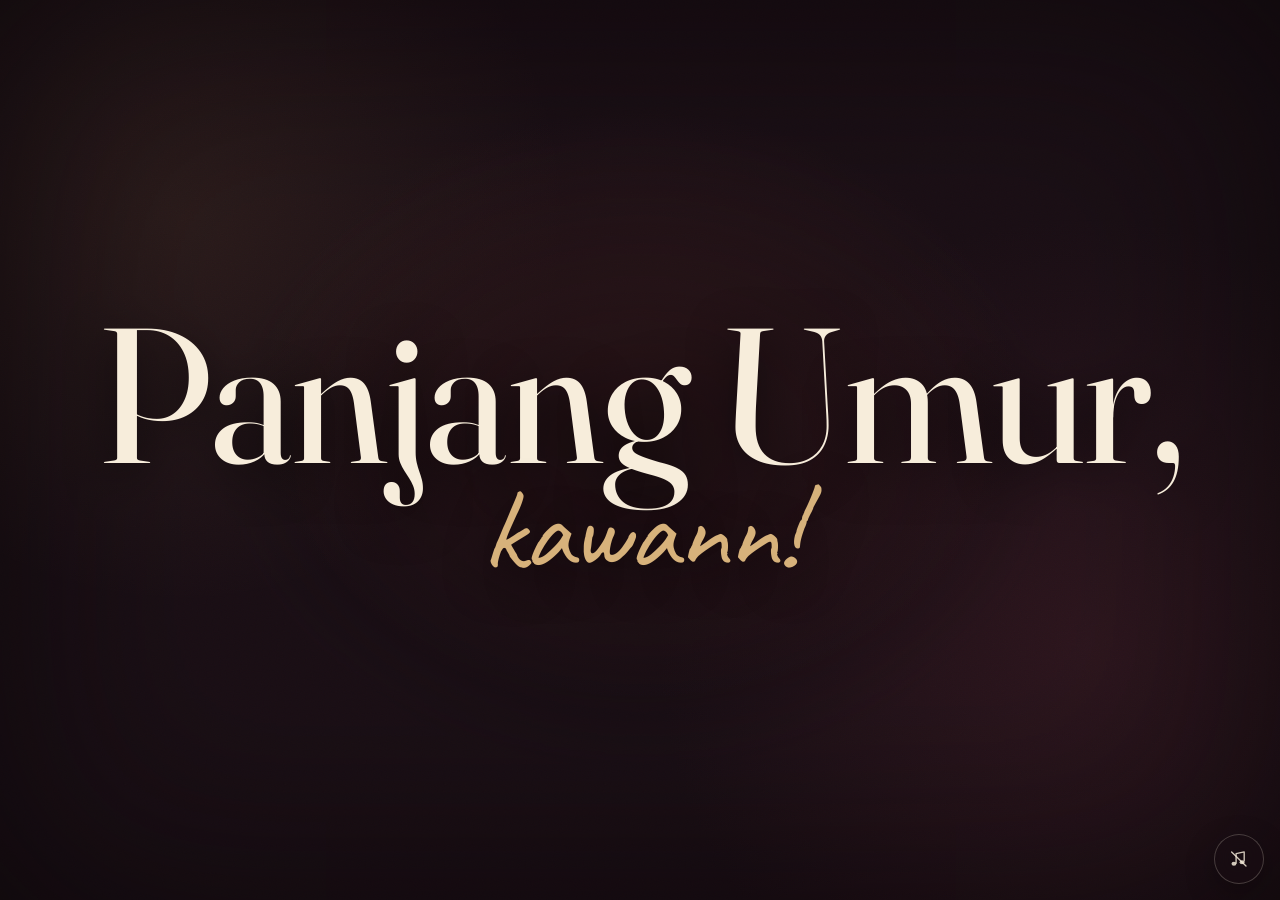
==== index.html @ 2bcf0eb7 "Update web kenangan: tambah index_mobile, update assets dan styling" ====
<!DOCTYPE html>
<html lang="id">
<head>
  <meta charset="UTF-8">
  <meta name="viewport" content="width=device-width, initial-scale=1.0, viewport-fit=cover">
  <meta name="theme-color" content="#1a0f15">
  <meta name="mobile-web-app-capable" content="yes">
  <meta name="description" content="Hujan foto kenangan yang naik dari bawah.">
  <title>Kenangan</title>

  <link rel="icon" href="assets/favicon.svg" type="image/svg+xml">
  <link rel="preconnect" href="https://fonts.googleapis.com">
  <link rel="preconnect" href="https://fonts.gstatic.com" crossorigin>
  <link rel="stylesheet" href="https://fonts.googleapis.com/css2?family=Fraunces:opsz,wght@9..144,400;9..144,700&family=Caveat:wght@400;700&display=swap">
  <link rel="stylesheet" href="styles.css">
</head>
<body>
  <header class="greeting" aria-label="Panjang Umur, kawann!">
    <h1 class="greeting__title">
      <span class="greeting__hbd">Panjang Umur,</span>
      <span class="greeting__name">kawann!</span>
    </h1>
  </header>

  <main class="rain" id="rain" aria-label="Hujan foto kenangan"></main>

  <audio id="song" loop preload="auto" playsinline>
    <source src="assets/diri-tulus.mp3" type="audio/mpeg">
    <source src="assets/lagu.wav" type="audio/wav">
  </audio>

  <button class="music" id="musicToggle" type="button" aria-label="Putar musik" aria-pressed="false" hidden>
    <svg class="music__icon music__icon--on" viewBox="0 0 24 24" fill="none" aria-hidden="true">
      <path d="M9 17.5V6.2l9-1.8v10.7" stroke="currentColor" stroke-width="1.5" stroke-linejoin="round"/>
      <ellipse cx="6.6" cy="17.6" rx="2.7" ry="2.25" fill="currentColor"/>
      <ellipse cx="15.6" cy="15.8" rx="2.7" ry="2.25" fill="currentColor"/>
    </svg>
    <svg class="music__icon music__icon--off" viewBox="0 0 24 24" fill="none" aria-hidden="true">
      <path d="M9 17.5V6.2l9-1.8v10.7" stroke="currentColor" stroke-width="1.5" stroke-linejoin="round"/>
      <ellipse cx="6.6" cy="17.6" rx="2.7" ry="2.25" fill="currentColor"/>
      <ellipse cx="15.6" cy="15.8" rx="2.7" ry="2.25" fill="currentColor"/>
      <path d="M4 4.5 20 20" stroke="currentColor" stroke-width="1.5" stroke-linecap="round"/>
    </svg>
  </button>

  <div class="viewer" id="photoViewer" role="dialog" aria-modal="true" aria-label="Foto kenangan" aria-hidden="true" inert>
    <div class="viewer__backdrop" id="viewerBackdrop"></div>
    <figure class="viewer__frame">
      <img id="viewerImage" src="" alt="">
    </figure>
    <button class="viewer__close" id="viewerClose" type="button" aria-label="Tutup foto">
      <svg viewBox="0 0 24 24" fill="none" aria-hidden="true">
        <path d="M6 6l12 12M18 6 6 18" stroke="currentColor" stroke-width="1.5" stroke-linecap="round"/>
      </svg>
    </button>
  </div>

  <script src="script.js" defer></script>
</body>
</html>
---- styles.css ----
:root {
  --bg: #1a0f15;
  --paper: #f7eddb;
  --gold: #d7b27b;
  --line: rgba(247, 237, 219, 0.22);
}

*,
*::before,
*::after {
  box-sizing: border-box;
}

html,
body {
  height: 100%;
  margin: 0;
  background: var(--bg);
}

body {
  min-width: 280px;
  overflow: hidden;
  overscroll-behavior: none;
  -webkit-tap-highlight-color: transparent;
  background:
    radial-gradient(ellipse at 50% 45%, rgba(144, 69, 58, 0.28), transparent 42%),
    radial-gradient(circle at 14% 24%, rgba(191, 138, 80, 0.1), transparent 30%),
    radial-gradient(circle at 85% 72%, rgba(93, 39, 51, 0.28), transparent 34%),
    var(--bg);
}

body::before {
  content: "";
  position: fixed;
  inset: 0;
  z-index: 30;
  pointer-events: none;
  opacity: 0.13;
  mix-blend-mode: soft-light;
  background-image: url("data:image/svg+xml,%3Csvg xmlns='http://www.w3.org/2000/svg' width='160' height='160'%3E%3Cfilter id='n'%3E%3CfeTurbulence type='fractalNoise' baseFrequency='.86' numOctaves='3' stitchTiles='stitch'/%3E%3C/filter%3E%3Crect width='100%25' height='100%25' filter='url(%23n)' opacity='.7'/%3E%3C/svg%3E");
}

body::after {
  content: "";
  position: fixed;
  inset: 0;
  z-index: 31;
  pointer-events: none;
  box-shadow: inset 0 0 18vw rgba(8, 4, 6, 0.65);
}

/* ---------------------------------------------------------
   Judul
   --------------------------------------------------------- */

.greeting {
  position: fixed;
  inset: 0;
  z-index: 35;
  display: grid;
  padding: clamp(1.2rem, 3vw, 2.4rem);
  place-items: center;
  text-align: center;
  pointer-events: none;
}

.greeting::before {
  content: "";
  position: absolute;
  width: min(78vw, 850px);
  aspect-ratio: 1.35;
  border-radius: 50%;
  background: radial-gradient(ellipse, rgba(16, 8, 13, 0.66) 0%, rgba(16, 8, 13, 0.26) 48%, transparent 72%);
  filter: blur(5px);
}

.greeting__title {
  position: relative;
  margin: 0;
  color: var(--paper);
  font-family: "Fraunces", "Bodoni MT", Didot, "Times New Roman", serif;
  font-weight: 400;
  line-height: 0.78;
  letter-spacing: -0.055em;
  text-shadow:
    0 2px 0 rgba(26, 15, 21, 0.2),
    0 10px 46px rgba(0, 0, 0, 0.58);
}

.greeting__hbd {
  display: block;
  font-size: clamp(5rem, 15vw, 13rem);
}

.greeting__name {
  display: block;
  margin-top: clamp(0.25rem, 1.2vh, 0.7rem);
  color: var(--gold);
  font-family: "Caveat", cursive;
  font-size: clamp(3.2rem, 9vw, 7.8rem);
  font-style: normal;
  letter-spacing: -0.015em;
  line-height: 0.88;
}

/* ---------------------------------------------------------
   Hujan foto dari bawah
   --------------------------------------------------------- */

.rain {
  position: fixed;
  inset: 0;
  z-index: 2;
  overflow: hidden;
  pointer-events: none;
  -webkit-mask-image: linear-gradient(to bottom, transparent 0, #000 9%, #000 89%, transparent 100%);
  mask-image: linear-gradient(to bottom, transparent 0, #000 9%, #000 89%, transparent 100%);
}

.rise-photo {
  position: absolute;
  top: 100%;
  left: var(--x);
  width: var(--size);
  opacity: 0;
  backface-visibility: hidden;
  will-change: transform, opacity;
  pointer-events: none;
  animation: photo-rise var(--duration) linear var(--delay) infinite;
}

.rise-photo__sway {
  will-change: transform;
  animation: photo-sway var(--sway-duration) ease-in-out var(--sway-delay) infinite alternate;
}

.rise-photo__button {
  display: block;
  width: 100%;
  padding: 0;
  background: none;
  border: 0;
  cursor: zoom-in;
  pointer-events: auto;
  touch-action: manipulation;
}

.rise-photo__button:focus-visible {
  outline: none;
}

.rise-photo__button:focus-visible .rise-photo__frame {
  outline: 2px solid var(--gold);
  outline-offset: 5px;
}

.rise-photo:active {
  z-index: 200 !important;
  animation-play-state: paused;
}

.rise-photo:active .rise-photo__sway {
  animation-play-state: paused;
}

@media (hover: hover) and (pointer: fine) {
  .rise-photo:hover {
    z-index: 200 !important;
    animation-play-state: paused;
  }

  .rise-photo:hover .rise-photo__sway {
    animation-play-state: paused;
  }
}

body.viewer-open .rise-photo,
body.viewer-open .rise-photo__sway {
  animation-play-state: paused;
}

.rise-photo__frame {
  position: relative;
  display: block;
  padding: clamp(5px, 0.55vw, 8px) clamp(5px, 0.55vw, 8px) clamp(13px, 1.6vw, 22px);
  background:
    linear-gradient(180deg, rgba(255, 253, 248, 0.98), rgba(245, 233, 215, 0.99)),
    var(--paper);
  border: 1px solid rgba(116, 79, 46, 0.16);
  box-shadow:
    0 28px 54px -24px rgba(0, 0, 0, 0.75),
    0 3px 10px -5px rgba(0, 0, 0, 0.4);
}

.rise-photo__frame::after {
  content: "";
  position: absolute;
  inset: 0;
  border: 1px solid rgba(116, 79, 46, 0.12);
  pointer-events: none;
}

.rise-photo__frame img {
  display: block;
  width: 100%;
  height: auto;
  aspect-ratio: 4 / 5;
  object-fit: cover;
  filter: saturate(0.92) brightness(0.95) contrast(1.02);
  -webkit-user-drag: none;
  user-select: none;
  pointer-events: none;
}

@keyframes photo-rise {
  0% {
    opacity: 0;
    transform: translate3d(0, 10vh, 0) rotate(var(--rotation));
  }
  7% {
    opacity: var(--photo-opacity, 0.9);
  }
  90% {
    opacity: var(--photo-opacity, 0.9);
  }
  100% {
    opacity: 0;
    transform: translate3d(0, calc(-102vh - 100%), 0) rotate(calc(var(--rotation) + 12deg));
  }
}

@keyframes photo-sway {
  from {
    transform: translateX(var(--sway-a));
  }
  to {
    transform: translateX(var(--sway-b));
  }
}

/* Versi statis saat pengguna memilih reduced motion. */
.rain.is-static {
  display: grid;
  grid-template-columns: repeat(6, minmax(0, 1fr));
  align-content: center;
  gap: clamp(0.55rem, 1.2vw, 0.9rem);
  padding: clamp(0.8rem, 2.4vw, 1.4rem);
  overflow-y: auto;
  overscroll-behavior: contain;
  pointer-events: auto;
  -webkit-mask-image: none;
  mask-image: none;
}

.rain.is-static .rise-photo {
  position: relative;
  top: auto;
  left: auto;
  width: 100%;
  opacity: 1;
  transform: none;
  animation: none;
}

.rain.is-static .rise-photo__sway {
  transform: none;
  animation: none;
}

/* ---------------------------------------------------------
   Ikon musik — tanpa teks
   --------------------------------------------------------- */

audio {
  display: none;
}

.music {
  position: fixed;
  right: max(1rem, env(safe-area-inset-right));
  bottom: max(1rem, env(safe-area-inset-bottom));
  z-index: 40;
  display: grid;
  width: 3.15rem;
  height: 3.15rem;
  padding: 0;
  place-items: center;
  color: rgba(247, 237, 219, 0.84);
  background: rgba(24, 13, 18, 0.5);
  border: 1px solid var(--line);
  border-radius: 50%;
  box-shadow: 0 10px 30px rgba(0, 0, 0, 0.25);
  -webkit-backdrop-filter: blur(10px);
  backdrop-filter: blur(10px);
  touch-action: manipulation;
  cursor: pointer;
}

.music[hidden] {
  display: none;
}

.music:hover {
  color: #fffaf0;
  background: rgba(24, 13, 18, 0.72);
}

.music:focus-visible {
  outline: 2px solid var(--gold);
  outline-offset: 4px;
}

.music__icon {
  display: none;
  width: 1.35rem;
  height: 1.35rem;
}

.music.is-playing .music__icon--on {
  display: block;
}

.music:not(.is-playing) .music__icon--off {
  display: block;
}

/* ---------------------------------------------------------
   Penampil foto
   --------------------------------------------------------- */

.viewer {
  position: fixed;
  inset: 0;
  z-index: 60;
  display: grid;
  place-items: center;
  visibility: hidden;
  opacity: 0;
  pointer-events: none;
  transition:
    opacity 0.25s ease,
    visibility 0s linear 0.25s;
}

.viewer.is-open {
  visibility: visible;
  opacity: 1;
  pointer-events: auto;
  transition:
    opacity 0.25s ease,
    visibility 0s linear 0s;
}

.viewer__backdrop {
  position: absolute;
  inset: 0;
  background: rgba(9, 4, 7, 0.87);
  -webkit-backdrop-filter: blur(12px);
  backdrop-filter: blur(12px);
}

.viewer__frame {
  position: relative;
  z-index: 1;
  display: grid;
  width: min(92vw, 64vh);
  width: min(92vw, 64svh);
  margin: 0;
  padding: clamp(6px, 0.7vw, 10px);
  place-items: center;
  background:
    linear-gradient(180deg, rgba(255, 253, 248, 0.99), rgba(245, 233, 215, 1)),
    var(--paper);
  border: 1px solid rgba(116, 79, 46, 0.2);
  box-shadow: 0 48px 120px rgba(0, 0, 0, 0.62);
}

.viewer__frame img {
  display: block;
  width: 100%;
  height: auto;
  aspect-ratio: 4 / 5;
  object-fit: cover;
  -webkit-user-drag: none;
  user-select: none;
}

.viewer__close {
  position: fixed;
  top: max(1rem, env(safe-area-inset-top));
  right: max(1rem, env(safe-area-inset-right));
  z-index: 2;
  display: grid;
  width: 3rem;
  height: 3rem;
  padding: 0;
  place-items: center;
  color: rgba(247, 237, 219, 0.88);
  background: rgba(24, 13, 18, 0.58);
  border: 1px solid var(--line);
  border-radius: 50%;
  cursor: pointer;
  touch-action: manipulation;
}

.viewer__close:hover {
  color: #fffaf0;
  background: rgba(24, 13, 18, 0.8);
}

.viewer__close:focus-visible {
  outline: 2px solid var(--gold);
  outline-offset: 4px;
}

.viewer__close svg {
  width: 1.2rem;
  height: 1.2rem;
}

/* ---------------------------------------------------------
   Layar kecil
   --------------------------------------------------------- */

@media (max-width: 700px) {
  .greeting::before {
    width: 94vw;
    aspect-ratio: 0.95;
    background: radial-gradient(ellipse, rgba(16, 8, 13, 0.78) 0%, rgba(16, 8, 13, 0.34) 52%, transparent 74%);
  }

  .greeting__hbd {
    font-size: clamp(4.8rem, 20vw, 7.2rem);
  }

  .greeting__name {
    font-size: clamp(3rem, 13.5vw, 5rem);
  }

  .music {
    width: 3rem;
    height: 3rem;
  }

  .rain.is-static {
    grid-template-columns: repeat(2, minmax(0, 1fr));
    align-content: start;
    gap: 0.8rem;
    padding: 0.8rem 0.2rem calc(4.8rem + env(safe-area-inset-bottom));
  }

  .rain.is-static .rise-photo__frame {
    padding: 5px 5px 13px;
  }
}

@media (prefers-reduced-motion: reduce) {
  .rise-photo,
  .rise-photo__sway {
    animation: none;
  }
}
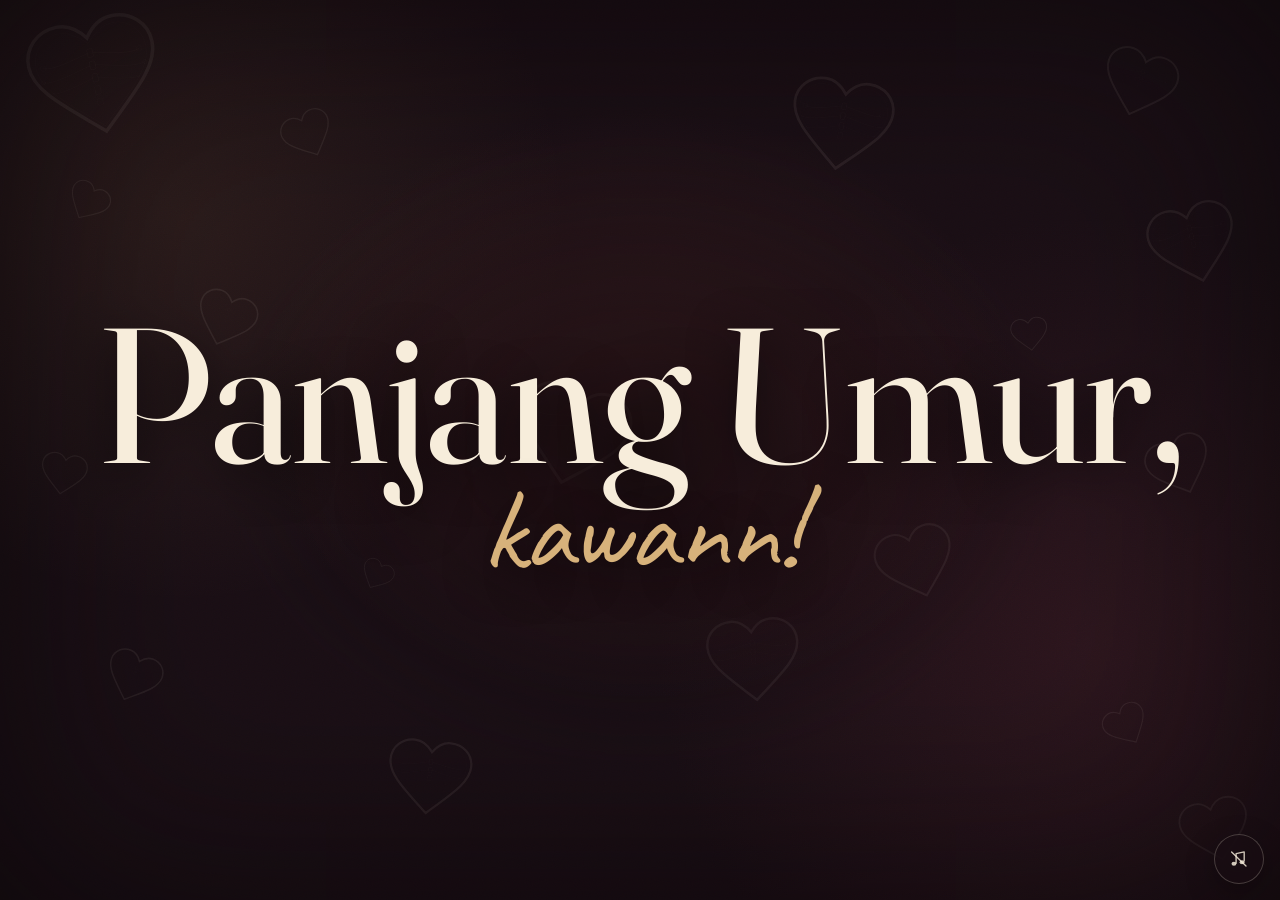
==== commit feb20783: "Tambah efek background bone hearts, aset foto baru, dan update script" ====
--- a/index.html
+++ b/index.html
@@ -21,6 +21,28 @@
       <span class="greeting__name">kawann!</span>
     </h1>
   </header>
+
+  <!-- Bone Hearts Background -->
+  <div class="bone-hearts" aria-hidden="true">
+    <div class="bone-heart bh1"><svg viewBox="0 0 100 100" fill="none"><path d="M50 88 C25 65,5 50,5 32 C5 18,16 8,30 8 C38 8,45 13,50 20 C55 13,62 8,70 8 C84 8,95 18,95 32 C95 50,75 65,50 88Z" stroke="currentColor" stroke-width="2.5" fill="none"/><path d="M50 84 C27 63,10 50,10 34 C10 22,19 13,30 13 C37 13,43 17,50 24 C57 17,63 13,70 13 C81 13,90 22,90 34 C90 50,73 63,50 84Z" stroke="currentColor" stroke-width=".5" opacity=".3"/><rect x="48" y="28" width="4" height="6" rx="1" stroke="currentColor" stroke-width=".6" fill="none" opacity=".4"/><rect x="48" y="37" width="4" height="6" rx="1" stroke="currentColor" stroke-width=".6" fill="none" opacity=".4"/><rect x="48" y="46" width="4" height="6" rx="1" stroke="currentColor" stroke-width=".6" fill="none" opacity=".35"/><rect x="48" y="55" width="4" height="6" rx="1" stroke="currentColor" stroke-width=".6" fill="none" opacity=".3"/><rect x="48" y="64" width="4" height="5" rx="1" stroke="currentColor" stroke-width=".6" fill="none" opacity=".25"/><path d="M48 31 C38 33,22 38,15 35" stroke="currentColor" stroke-width=".6" fill="none" opacity=".35"/><path d="M52 31 C62 33,78 38,85 35" stroke="currentColor" stroke-width=".6" fill="none" opacity=".35"/><path d="M48 40 C38 42,20 48,13 45" stroke="currentColor" stroke-width=".6" fill="none" opacity=".3"/><path d="M52 40 C62 42,80 48,87 45" stroke="currentColor" stroke-width=".6" fill="none" opacity=".3"/><path d="M48 49 C38 52,22 56,18 54" stroke="currentColor" stroke-width=".6" fill="none" opacity=".25"/><path d="M52 49 C62 52,78 56,82 54" stroke="currentColor" stroke-width=".6" fill="none" opacity=".25"/><circle cx="15" cy="35" r="2" stroke="currentColor" stroke-width=".5" fill="none" opacity=".3"/><circle cx="85" cy="35" r="2" stroke="currentColor" stroke-width=".5" fill="none" opacity=".3"/><circle cx="13" cy="45" r="1.5" stroke="currentColor" stroke-width=".5" fill="none" opacity=".25"/><circle cx="87" cy="45" r="1.5" stroke="currentColor" stroke-width=".5" fill="none" opacity=".25"/></svg></div>
+    <div class="bone-heart bh2"><svg viewBox="0 0 100 100" fill="none"><path d="M50 88 C25 65,5 50,5 32 C5 18,16 8,30 8 C38 8,45 13,50 20 C55 13,62 8,70 8 C84 8,95 18,95 32 C95 50,75 65,50 88Z" stroke="currentColor" stroke-width="2.5" fill="none"/><path d="M50 84 C27 63,10 50,10 34 C10 22,19 13,30 13 C37 13,43 17,50 24 C57 17,63 13,70 13 C81 13,90 22,90 34 C90 50,73 63,50 84Z" stroke="currentColor" stroke-width=".5" opacity=".3"/><rect x="48" y="30" width="4" height="5" rx="1" stroke="currentColor" stroke-width=".6" fill="none" opacity=".4"/><rect x="48" y="38" width="4" height="5" rx="1" stroke="currentColor" stroke-width=".6" fill="none" opacity=".35"/><rect x="48" y="46" width="4" height="5" rx="1" stroke="currentColor" stroke-width=".6" fill="none" opacity=".3"/><path d="M48 33 C40 35,25 38,18 36" stroke="currentColor" stroke-width=".6" fill="none" opacity=".3"/><path d="M52 33 C60 35,75 38,82 36" stroke="currentColor" stroke-width=".6" fill="none" opacity=".3"/><path d="M48 41 C40 43,22 47,16 45" stroke="currentColor" stroke-width=".6" fill="none" opacity=".25"/><path d="M52 41 C60 43,78 47,84 45" stroke="currentColor" stroke-width=".6" fill="none" opacity=".25"/><circle cx="18" cy="36" r="1.5" stroke="currentColor" stroke-width=".5" fill="none" opacity=".25"/><circle cx="82" cy="36" r="1.5" stroke="currentColor" stroke-width=".5" fill="none" opacity=".25"/></svg></div>
+    <div class="bone-heart bh3"><svg viewBox="0 0 100 100" fill="none"><path d="M50 88 C25 65,5 50,5 32 C5 18,16 8,30 8 C38 8,45 13,50 20 C55 13,62 8,70 8 C84 8,95 18,95 32 C95 50,75 65,50 88Z" stroke="currentColor" stroke-width="2.5" fill="none"/><path d="M50 84 C27 63,10 50,10 34 C10 22,19 13,30 13 C37 13,43 17,50 24 C57 17,63 13,70 13 C81 13,90 22,90 34 C90 50,73 63,50 84Z" stroke="currentColor" stroke-width=".5" opacity=".3"/><rect x="48" y="35" width="4" height="6" rx="1" stroke="currentColor" stroke-width=".6" fill="none" opacity=".4"/><rect x="48" y="44" width="4" height="6" rx="1" stroke="currentColor" stroke-width=".6" fill="none" opacity=".35"/><path d="M48 38 C40 40,28 43,22 41" stroke="currentColor" stroke-width=".6" fill="none" opacity=".3"/><path d="M52 38 C60 40,72 43,78 41" stroke="currentColor" stroke-width=".6" fill="none" opacity=".3"/></svg></div>
+    <div class="bone-heart bh4"><svg viewBox="0 0 100 100" fill="none"><path d="M50 88 C25 65,5 50,5 32 C5 18,16 8,30 8 C38 8,45 13,50 20 C55 13,62 8,70 8 C84 8,95 18,95 32 C95 50,75 65,50 88Z" stroke="currentColor" stroke-width="2.5" fill="none"/><path d="M50 84 C27 63,10 50,10 34 C10 22,19 13,30 13 C37 13,43 17,50 24 C57 17,63 13,70 13 C81 13,90 22,90 34 C90 50,73 63,50 84Z" stroke="currentColor" stroke-width=".5" opacity=".3"/><rect x="48" y="28" width="4" height="6" rx="1" stroke="currentColor" stroke-width=".6" fill="none" opacity=".4"/><rect x="48" y="37" width="4" height="6" rx="1" stroke="currentColor" stroke-width=".6" fill="none" opacity=".4"/><rect x="48" y="46" width="4" height="6" rx="1" stroke="currentColor" stroke-width=".6" fill="none" opacity=".35"/><rect x="48" y="55" width="4" height="6" rx="1" stroke="currentColor" stroke-width=".6" fill="none" opacity=".3"/><path d="M48 31 C38 33,22 38,15 35" stroke="currentColor" stroke-width=".6" fill="none" opacity=".35"/><path d="M52 31 C62 33,78 38,85 35" stroke="currentColor" stroke-width=".6" fill="none" opacity=".35"/><path d="M48 40 C38 42,20 48,13 45" stroke="currentColor" stroke-width=".6" fill="none" opacity=".3"/><path d="M52 40 C62 42,80 48,87 45" stroke="currentColor" stroke-width=".6" fill="none" opacity=".3"/><path d="M48 49 C38 52,22 56,18 54" stroke="currentColor" stroke-width=".6" fill="none" opacity=".25"/><path d="M52 49 C62 52,78 56,82 54" stroke="currentColor" stroke-width=".6" fill="none" opacity=".25"/><circle cx="15" cy="35" r="2" stroke="currentColor" stroke-width=".5" fill="none" opacity=".3"/><circle cx="85" cy="35" r="2" stroke="currentColor" stroke-width=".5" fill="none" opacity=".3"/></svg></div>
+    <div class="bone-heart bh5"><svg viewBox="0 0 100 100" fill="none"><path d="M50 88 C25 65,5 50,5 32 C5 18,16 8,30 8 C38 8,45 13,50 20 C55 13,62 8,70 8 C84 8,95 18,95 32 C95 50,75 65,50 88Z" stroke="currentColor" stroke-width="2.5" fill="none"/><rect x="48" y="32" width="4" height="6" rx="1" stroke="currentColor" stroke-width=".6" fill="none" opacity=".4"/><rect x="48" y="42" width="4" height="6" rx="1" stroke="currentColor" stroke-width=".6" fill="none" opacity=".35"/></svg></div>
+    <div class="bone-heart bh6"><svg viewBox="0 0 100 100" fill="none"><path d="M50 88 C25 65,5 50,5 32 C5 18,16 8,30 8 C38 8,45 13,50 20 C55 13,62 8,70 8 C84 8,95 18,95 32 C95 50,75 65,50 88Z" stroke="currentColor" stroke-width="2.5" fill="none"/><path d="M50 84 C27 63,10 50,10 34 C10 22,19 13,30 13 C37 13,43 17,50 24 C57 17,63 13,70 13 C81 13,90 22,90 34 C90 50,73 63,50 84Z" stroke="currentColor" stroke-width=".5" opacity=".3"/><rect x="48" y="28" width="4" height="6" rx="1" stroke="currentColor" stroke-width=".6" fill="none" opacity=".4"/><rect x="48" y="37" width="4" height="6" rx="1" stroke="currentColor" stroke-width=".6" fill="none" opacity=".4"/><rect x="48" y="46" width="4" height="6" rx="1" stroke="currentColor" stroke-width=".6" fill="none" opacity=".35"/><path d="M48 31 C38 33,22 38,15 35" stroke="currentColor" stroke-width=".6" fill="none" opacity=".35"/><path d="M52 31 C62 33,78 38,85 35" stroke="currentColor" stroke-width=".6" fill="none" opacity=".35"/><path d="M48 40 C38 42,20 48,13 45" stroke="currentColor" stroke-width=".6" fill="none" opacity=".3"/><path d="M52 40 C62 42,80 48,87 45" stroke="currentColor" stroke-width=".6" fill="none" opacity=".3"/><circle cx="15" cy="35" r="2" stroke="currentColor" stroke-width=".5" fill="none" opacity=".3"/><circle cx="85" cy="35" r="2" stroke="currentColor" stroke-width=".5" fill="none" opacity=".3"/></svg></div>
+    <div class="bone-heart bh7"><svg viewBox="0 0 100 100" fill="none"><path d="M50 88 C25 65,5 50,5 32 C5 18,16 8,30 8 C38 8,45 13,50 20 C55 13,62 8,70 8 C84 8,95 18,95 32 C95 50,75 65,50 88Z" stroke="currentColor" stroke-width="2.5" fill="none"/><path d="M50 84 C27 63,10 50,10 34 C10 22,19 13,30 13 C37 13,43 17,50 24 C57 17,63 13,70 13 C81 13,90 22,90 34 C90 50,73 63,50 84Z" stroke="currentColor" stroke-width=".5" opacity=".3"/><rect x="48" y="30" width="4" height="5" rx="1" stroke="currentColor" stroke-width=".6" fill="none" opacity=".4"/><rect x="48" y="38" width="4" height="5" rx="1" stroke="currentColor" stroke-width=".6" fill="none" opacity=".35"/><rect x="48" y="46" width="4" height="5" rx="1" stroke="currentColor" stroke-width=".6" fill="none" opacity=".3"/><path d="M48 33 C40 35,25 38,18 36" stroke="currentColor" stroke-width=".6" fill="none" opacity=".3"/><path d="M52 33 C60 35,75 38,82 36" stroke="currentColor" stroke-width=".6" fill="none" opacity=".3"/></svg></div>
+    <div class="bone-heart bh8"><svg viewBox="0 0 100 100" fill="none"><path d="M50 88 C25 65,5 50,5 32 C5 18,16 8,30 8 C38 8,45 13,50 20 C55 13,62 8,70 8 C84 8,95 18,95 32 C95 50,75 65,50 88Z" stroke="currentColor" stroke-width="2.5" fill="none"/><rect x="48" y="35" width="4" height="6" rx="1" stroke="currentColor" stroke-width=".6" fill="none" opacity=".4"/></svg></div>
+    <div class="bone-heart bh9"><svg viewBox="0 0 100 100" fill="none"><path d="M50 88 C25 65,5 50,5 32 C5 18,16 8,30 8 C38 8,45 13,50 20 C55 13,62 8,70 8 C84 8,95 18,95 32 C95 50,75 65,50 88Z" stroke="currentColor" stroke-width="2.5" fill="none"/><path d="M50 84 C27 63,10 50,10 34 C10 22,19 13,30 13 C37 13,43 17,50 24 C57 17,63 13,70 13 C81 13,90 22,90 34 C90 50,73 63,50 84Z" stroke="currentColor" stroke-width=".5" opacity=".3"/><rect x="48" y="28" width="4" height="6" rx="1" stroke="currentColor" stroke-width=".6" fill="none" opacity=".4"/><rect x="48" y="37" width="4" height="6" rx="1" stroke="currentColor" stroke-width=".6" fill="none" opacity=".4"/><rect x="48" y="46" width="4" height="6" rx="1" stroke="currentColor" stroke-width=".6" fill="none" opacity=".35"/><rect x="48" y="55" width="4" height="6" rx="1" stroke="currentColor" stroke-width=".6" fill="none" opacity=".3"/><path d="M48 31 C38 33,22 38,15 35" stroke="currentColor" stroke-width=".6" fill="none" opacity=".35"/><path d="M52 31 C62 33,78 38,85 35" stroke="currentColor" stroke-width=".6" fill="none" opacity=".35"/><path d="M48 40 C38 42,20 48,13 45" stroke="currentColor" stroke-width=".6" fill="none" opacity=".3"/><path d="M52 40 C62 42,80 48,87 45" stroke="currentColor" stroke-width=".6" fill="none" opacity=".3"/><circle cx="15" cy="35" r="2" stroke="currentColor" stroke-width=".5" fill="none" opacity=".3"/><circle cx="85" cy="35" r="2" stroke="currentColor" stroke-width=".5" fill="none" opacity=".3"/></svg></div>
+    <div class="bone-heart bh10"><svg viewBox="0 0 100 100" fill="none"><path d="M50 88 C25 65,5 50,5 32 C5 18,16 8,30 8 C38 8,45 13,50 20 C55 13,62 8,70 8 C84 8,95 18,95 32 C95 50,75 65,50 88Z" stroke="currentColor" stroke-width="2.5" fill="none"/><path d="M50 84 C27 63,10 50,10 34 C10 22,19 13,30 13 C37 13,43 17,50 24 C57 17,63 13,70 13 C81 13,90 22,90 34 C90 50,73 63,50 84Z" stroke="currentColor" stroke-width=".5" opacity=".3"/><rect x="48" y="32" width="4" height="5" rx="1" stroke="currentColor" stroke-width=".6" fill="none" opacity=".4"/><rect x="48" y="40" width="4" height="5" rx="1" stroke="currentColor" stroke-width=".6" fill="none" opacity=".35"/><path d="M48 35 C40 37,28 40,22 38" stroke="currentColor" stroke-width=".6" fill="none" opacity=".3"/><path d="M52 35 C60 37,72 40,78 38" stroke="currentColor" stroke-width=".6" fill="none" opacity=".3"/></svg></div>
+    <div class="bone-heart bh11"><svg viewBox="0 0 100 100" fill="none"><path d="M50 88 C25 65,5 50,5 32 C5 18,16 8,30 8 C38 8,45 13,50 20 C55 13,62 8,70 8 C84 8,95 18,95 32 C95 50,75 65,50 88Z" stroke="currentColor" stroke-width="2.5" fill="none"/><rect x="48" y="30" width="4" height="6" rx="1" stroke="currentColor" stroke-width=".6" fill="none" opacity=".4"/><rect x="48" y="40" width="4" height="6" rx="1" stroke="currentColor" stroke-width=".6" fill="none" opacity=".35"/><rect x="48" y="50" width="4" height="5" rx="1" stroke="currentColor" stroke-width=".6" fill="none" opacity=".3"/></svg></div>
+    <div class="bone-heart bh12"><svg viewBox="0 0 100 100" fill="none"><path d="M50 88 C25 65,5 50,5 32 C5 18,16 8,30 8 C38 8,45 13,50 20 C55 13,62 8,70 8 C84 8,95 18,95 32 C95 50,75 65,50 88Z" stroke="currentColor" stroke-width="2.5" fill="none"/><path d="M50 84 C27 63,10 50,10 34 C10 22,19 13,30 13 C37 13,43 17,50 24 C57 17,63 13,70 13 C81 13,90 22,90 34 C90 50,73 63,50 84Z" stroke="currentColor" stroke-width=".5" opacity=".3"/><path d="M48 33 C40 35,25 38,18 36" stroke="currentColor" stroke-width=".6" fill="none" opacity=".3"/><path d="M52 33 C60 35,75 38,82 36" stroke="currentColor" stroke-width=".6" fill="none" opacity=".3"/><path d="M48 43 C40 45,22 49,16 47" stroke="currentColor" stroke-width=".6" fill="none" opacity=".25"/><path d="M52 43 C60 45,78 49,84 47" stroke="currentColor" stroke-width=".6" fill="none" opacity=".25"/></svg></div>
+    <div class="bone-heart bh13"><svg viewBox="0 0 100 100" fill="none"><path d="M50 88 C25 65,5 50,5 32 C5 18,16 8,30 8 C38 8,45 13,50 20 C55 13,62 8,70 8 C84 8,95 18,95 32 C95 50,75 65,50 88Z" stroke="currentColor" stroke-width="2.5" fill="none"/><path d="M50 84 C27 63,10 50,10 34 C10 22,19 13,30 13 C37 13,43 17,50 24 C57 17,63 13,70 13 C81 13,90 22,90 34 C90 50,73 63,50 84Z" stroke="currentColor" stroke-width=".5" opacity=".3"/><rect x="48" y="35" width="4" height="6" rx="1" stroke="currentColor" stroke-width=".6" fill="none" opacity=".4"/></svg></div>
+    <div class="bone-heart bh14"><svg viewBox="0 0 100 100" fill="none"><path d="M50 88 C25 65,5 50,5 32 C5 18,16 8,30 8 C38 8,45 13,50 20 C55 13,62 8,70 8 C84 8,95 18,95 32 C95 50,75 65,50 88Z" stroke="currentColor" stroke-width="2.5" fill="none"/><rect x="48" y="28" width="4" height="6" rx="1" stroke="currentColor" stroke-width=".6" fill="none" opacity=".4"/><rect x="48" y="37" width="4" height="6" rx="1" stroke="currentColor" stroke-width=".6" fill="none" opacity=".4"/><rect x="48" y="46" width="4" height="6" rx="1" stroke="currentColor" stroke-width=".6" fill="none" opacity=".35"/><path d="M48 31 C38 33,22 38,15 35" stroke="currentColor" stroke-width=".6" fill="none" opacity=".35"/><path d="M52 31 C62 33,78 38,85 35" stroke="currentColor" stroke-width=".6" fill="none" opacity=".35"/><path d="M48 40 C38 42,20 48,13 45" stroke="currentColor" stroke-width=".6" fill="none" opacity=".3"/><path d="M52 40 C62 42,80 48,87 45" stroke="currentColor" stroke-width=".6" fill="none" opacity=".3"/><circle cx="15" cy="35" r="2" stroke="currentColor" stroke-width=".5" fill="none" opacity=".3"/><circle cx="85" cy="35" r="2" stroke="currentColor" stroke-width=".5" fill="none" opacity=".3"/><circle cx="13" cy="45" r="1.5" stroke="currentColor" stroke-width=".5" fill="none" opacity=".25"/><circle cx="87" cy="45" r="1.5" stroke="currentColor" stroke-width=".5" fill="none" opacity=".25"/></svg></div>
+    <div class="bone-heart bh15"><svg viewBox="0 0 100 100" fill="none"><path d="M50 88 C25 65,5 50,5 32 C5 18,16 8,30 8 C38 8,45 13,50 20 C55 13,62 8,70 8 C84 8,95 18,95 32 C95 50,75 65,50 88Z" stroke="currentColor" stroke-width="2.5" fill="none"/><path d="M50 84 C27 63,10 50,10 34 C10 22,19 13,30 13 C37 13,43 17,50 24 C57 17,63 13,70 13 C81 13,90 22,90 34 C90 50,73 63,50 84Z" stroke="currentColor" stroke-width=".5" opacity=".3"/><rect x="48" y="30" width="4" height="5" rx="1" stroke="currentColor" stroke-width=".6" fill="none" opacity=".4"/><rect x="48" y="38" width="4" height="5" rx="1" stroke="currentColor" stroke-width=".6" fill="none" opacity=".35"/><path d="M48 33 C40 35,25 38,18 36" stroke="currentColor" stroke-width=".6" fill="none" opacity=".3"/><path d="M52 33 C60 35,75 38,82 36" stroke="currentColor" stroke-width=".6" fill="none" opacity=".3"/></svg></div>
+    <div class="bone-heart bh16"><svg viewBox="0 0 100 100" fill="none"><path d="M50 88 C25 65,5 50,5 32 C5 18,16 8,30 8 C38 8,45 13,50 20 C55 13,62 8,70 8 C84 8,95 18,95 32 C95 50,75 65,50 88Z" stroke="currentColor" stroke-width="2.5" fill="none"/><rect x="48" y="35" width="4" height="6" rx="1" stroke="currentColor" stroke-width=".6" fill="none" opacity=".4"/><rect x="48" y="45" width="4" height="6" rx="1" stroke="currentColor" stroke-width=".6" fill="none" opacity=".35"/></svg></div>
+    <div class="bone-heart bh17"><svg viewBox="0 0 100 100" fill="none"><path d="M50 88 C25 65,5 50,5 32 C5 18,16 8,30 8 C38 8,45 13,50 20 C55 13,62 8,70 8 C84 8,95 18,95 32 C95 50,75 65,50 88Z" stroke="currentColor" stroke-width="2.5" fill="none"/><path d="M50 84 C27 63,10 50,10 34 C10 22,19 13,30 13 C37 13,43 17,50 24 C57 17,63 13,70 13 C81 13,90 22,90 34 C90 50,73 63,50 84Z" stroke="currentColor" stroke-width=".5" opacity=".3"/><rect x="48" y="28" width="4" height="6" rx="1" stroke="currentColor" stroke-width=".6" fill="none" opacity=".4"/><rect x="48" y="37" width="4" height="6" rx="1" stroke="currentColor" stroke-width=".6" fill="none" opacity=".4"/><rect x="48" y="46" width="4" height="6" rx="1" stroke="currentColor" stroke-width=".6" fill="none" opacity=".35"/><path d="M48 31 C38 33,22 38,15 35" stroke="currentColor" stroke-width=".6" fill="none" opacity=".35"/><path d="M52 31 C62 33,78 38,85 35" stroke="currentColor" stroke-width=".6" fill="none" opacity=".35"/><path d="M48 40 C38 42,20 48,13 45" stroke="currentColor" stroke-width=".6" fill="none" opacity=".3"/><path d="M52 40 C62 42,80 48,87 45" stroke="currentColor" stroke-width=".6" fill="none" opacity=".3"/></svg></div>
+    <div class="bone-heart bh18"><svg viewBox="0 0 100 100" fill="none"><path d="M50 88 C25 65,5 50,5 32 C5 18,16 8,30 8 C38 8,45 13,50 20 C55 13,62 8,70 8 C84 8,95 18,95 32 C95 50,75 65,50 88Z" stroke="currentColor" stroke-width="2.5" fill="none"/><path d="M50 84 C27 63,10 50,10 34 C10 22,19 13,30 13 C37 13,43 17,50 24 C57 17,63 13,70 13 C81 13,90 22,90 34 C90 50,73 63,50 84Z" stroke="currentColor" stroke-width=".5" opacity=".3"/><rect x="48" y="32" width="4" height="5" rx="1" stroke="currentColor" stroke-width=".6" fill="none" opacity=".4"/><rect x="48" y="40" width="4" height="5" rx="1" stroke="currentColor" stroke-width=".6" fill="none" opacity=".35"/><rect x="48" y="48" width="4" height="5" rx="1" stroke="currentColor" stroke-width=".6" fill="none" opacity=".3"/><path d="M48 35 C40 37,28 40,22 38" stroke="currentColor" stroke-width=".6" fill="none" opacity=".3"/><path d="M52 35 C60 37,72 40,78 38" stroke="currentColor" stroke-width=".6" fill="none" opacity=".3"/><circle cx="22" cy="38" r="1.5" stroke="currentColor" stroke-width=".5" fill="none" opacity=".25"/><circle cx="78" cy="38" r="1.5" stroke="currentColor" stroke-width=".5" fill="none" opacity=".25"/></svg></div>
+  </div>
 
   <main class="rain" id="rain" aria-label="Hujan foto kenangan"></main>
 
--- a/styles.css
+++ b/styles.css
@@ -102,6 +102,79 @@
   font-style: normal;
   letter-spacing: -0.015em;
   line-height: 0.88;
+}
+
+/* ---------------------------------------------------------
+   Bone Hearts Background
+   --------------------------------------------------------- */
+
+.bone-hearts {
+  position: fixed;
+  inset: 0;
+  z-index: 1;
+  pointer-events: none;
+  overflow: hidden;
+  color: #f7eddb;
+}
+
+.bone-heart {
+  position: absolute;
+  opacity: 0.07;
+  animation: bone-float 20s ease-in-out infinite alternate;
+}
+
+.bone-heart svg {
+  width: 100%;
+  height: 100%;
+}
+
+/* Positions — scattered across the entire viewport */
+.bh1  { width: 140px; top: 1%;   left: 2%;   transform: rotate(-12deg); animation-delay: 0s; }
+.bh2  { width: 80px;  top: 5%;   right: 8%;  transform: rotate(18deg);  animation-delay: -3s; }
+.bh3  { width: 55px;  top: 12%;  left: 22%;  transform: rotate(-25deg); animation-delay: -7s; }
+.bh4  { width: 110px; top: 8%;   right: 30%; transform: rotate(8deg);   animation-delay: -11s; }
+.bh5  { width: 45px;  top: 20%;  left: 5%;   transform: rotate(30deg);  animation-delay: -5s; }
+.bh6  { width: 95px;  top: 22%;  right: 3%;  transform: rotate(-15deg); animation-delay: -14s; }
+.bh7  { width: 65px;  top: 32%;  left: 15%;  transform: rotate(20deg);  animation-delay: -2s; }
+.bh8  { width: 40px;  top: 35%;  right: 18%; transform: rotate(-8deg);  animation-delay: -9s; }
+.bh9  { width: 120px; top: 42%;  left: 40%;  transform: rotate(14deg);  animation-delay: -16s; }
+.bh10 { width: 70px;  top: 48%;  right: 5%;  transform: rotate(-22deg); animation-delay: -6s; }
+.bh11 { width: 50px;  top: 50%;  left: 3%;   transform: rotate(10deg);  animation-delay: -12s; }
+.bh12 { width: 85px;  top: 58%;  right: 25%; transform: rotate(-18deg); animation-delay: -4s; }
+.bh13 { width: 35px;  top: 62%;  left: 28%;  transform: rotate(28deg);  animation-delay: -8s; }
+.bh14 { width: 100px; top: 68%;  left: 55%;  transform: rotate(-5deg);  animation-delay: -15s; }
+.bh15 { width: 60px;  top: 72%;  left: 8%;   transform: rotate(22deg);  animation-delay: -1s; }
+.bh16 { width: 48px;  top: 78%;  right: 10%; transform: rotate(-30deg); animation-delay: -10s; }
+.bh17 { width: 90px;  bottom: 8%; left: 30%;  transform: rotate(6deg);   animation-delay: -13s; }
+.bh18 { width: 75px;  bottom: 3%; right: 2%;  transform: rotate(-14deg); animation-delay: -7s; }
+
+@keyframes bone-float {
+  0%   { translate: 0 0; }
+  25%  { translate: 6px -10px; }
+  50%  { translate: -4px -6px; }
+  75%  { translate: 8px 4px; }
+  100% { translate: -3px 8px; }
+}
+
+@media (max-width: 700px) {
+  .bh1  { width: 90px; }
+  .bh2  { width: 55px; }
+  .bh3  { width: 38px; }
+  .bh4  { width: 72px; top: 10%; right: 5%; }
+  .bh5  { width: 32px; }
+  .bh6  { width: 60px; }
+  .bh7  { width: 45px; }
+  .bh8  { width: 28px; }
+  .bh9  { width: 78px; left: 10%; }
+  .bh10 { width: 48px; }
+  .bh11 { width: 35px; }
+  .bh12 { width: 55px; }
+  .bh13 { width: 25px; }
+  .bh14 { width: 65px; left: 20%; }
+  .bh15 { width: 42px; }
+  .bh16 { width: 33px; }
+  .bh17 { width: 58px; }
+  .bh18 { width: 50px; }
 }
 
 /* ---------------------------------------------------------
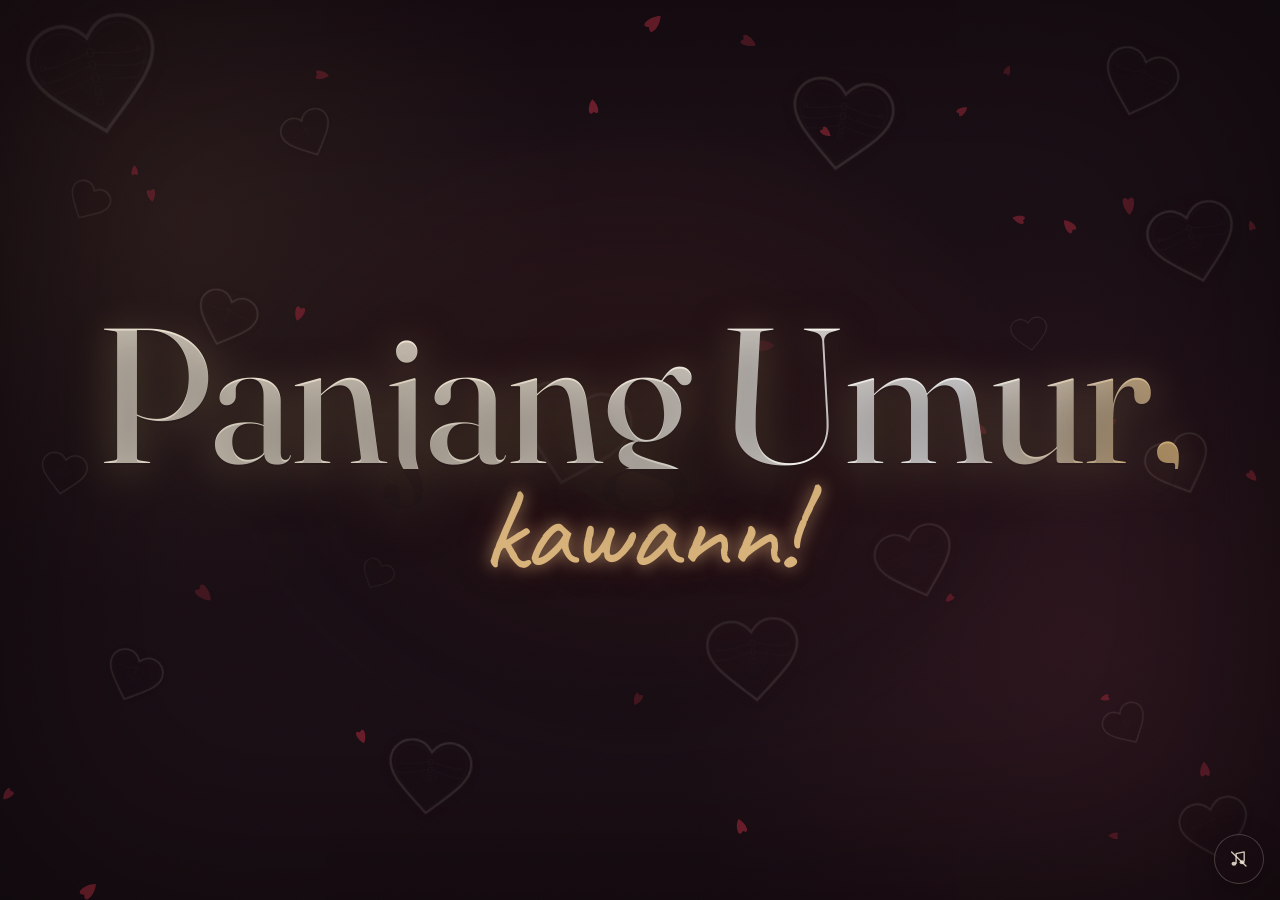
==== commit afa94a54: "Update animasi dan interaksi foto, tambah opsi preview" ====
--- a/index.html
+++ b/index.html
@@ -44,6 +44,10 @@
     <div class="bone-heart bh18"><svg viewBox="0 0 100 100" fill="none"><path d="M50 88 C25 65,5 50,5 32 C5 18,16 8,30 8 C38 8,45 13,50 20 C55 13,62 8,70 8 C84 8,95 18,95 32 C95 50,75 65,50 88Z" stroke="currentColor" stroke-width="2.5" fill="none"/><path d="M50 84 C27 63,10 50,10 34 C10 22,19 13,30 13 C37 13,43 17,50 24 C57 17,63 13,70 13 C81 13,90 22,90 34 C90 50,73 63,50 84Z" stroke="currentColor" stroke-width=".5" opacity=".3"/><rect x="48" y="32" width="4" height="5" rx="1" stroke="currentColor" stroke-width=".6" fill="none" opacity=".4"/><rect x="48" y="40" width="4" height="5" rx="1" stroke="currentColor" stroke-width=".6" fill="none" opacity=".35"/><rect x="48" y="48" width="4" height="5" rx="1" stroke="currentColor" stroke-width=".6" fill="none" opacity=".3"/><path d="M48 35 C40 37,28 40,22 38" stroke="currentColor" stroke-width=".6" fill="none" opacity=".3"/><path d="M52 35 C60 37,72 40,78 38" stroke="currentColor" stroke-width=".6" fill="none" opacity=".3"/><circle cx="22" cy="38" r="1.5" stroke="currentColor" stroke-width=".5" fill="none" opacity=".25"/><circle cx="78" cy="38" r="1.5" stroke="currentColor" stroke-width=".5" fill="none" opacity=".25"/></svg></div>
   </div>
 
+  <!-- Rose Petals & Explosion Canvases -->
+  <canvas id="petalsCanvas" class="petals-canvas" aria-hidden="true"></canvas>
+  <canvas id="burstCanvas" class="burst-canvas" aria-hidden="true"></canvas>
+
   <main class="rain" id="rain" aria-label="Hujan foto kenangan"></main>
 
   <audio id="song" loop preload="auto" playsinline>
--- a/styles.css
+++ b/styles.css
@@ -91,6 +91,16 @@
 .greeting__hbd {
   display: block;
   font-size: clamp(5rem, 15vw, 13rem);
+  background: linear-gradient(110deg, #f7eddb 20%, #ffffff 40%, #d7b27b 50%, #f7eddb 70%);
+  background-size: 200% auto;
+  -webkit-background-clip: text;
+  -webkit-text-fill-color: transparent;
+  animation: gold-sweep 4.5s linear infinite;
+  filter: drop-shadow(0 4px 18px rgba(215, 178, 123, 0.35));
+}
+
+@keyframes gold-sweep {
+  to { background-position: 200% center; }
 }
 
 .greeting__name {
@@ -102,6 +112,32 @@
   font-style: normal;
   letter-spacing: -0.015em;
   line-height: 0.88;
+  text-shadow: 0 0 16px rgba(215, 178, 123, 0.65), 0 0 32px rgba(144, 69, 58, 0.5);
+  animation: name-pulse 3s ease-in-out infinite alternate;
+}
+
+@keyframes name-pulse {
+  0% { filter: brightness(1); }
+  100% { filter: brightness(1.22) drop-shadow(0 0 12px rgba(215, 178, 123, 0.6)); }
+}
+
+/* ---------------------------------------------------------
+   Rose Petals & Burst Explosion Canvases
+   --------------------------------------------------------- */
+
+.petals-canvas,
+.burst-canvas {
+  position: fixed;
+  inset: 0;
+  pointer-events: none;
+}
+
+.petals-canvas {
+  z-index: 32;
+}
+
+.burst-canvas {
+  z-index: 70;
 }
 
 /* ---------------------------------------------------------
@@ -119,13 +155,23 @@
 
 .bone-heart {
   position: absolute;
-  opacity: 0.07;
+  opacity: 0.12;
+  filter: drop-shadow(0 0 10px rgba(215, 178, 123, 0.4)) drop-shadow(0 0 22px rgba(180, 60, 80, 0.25));
   animation: bone-float 20s ease-in-out infinite alternate;
 }
 
 .bone-heart svg {
   width: 100%;
   height: 100%;
+  animation: bone-heartbeat 4s ease-in-out infinite;
+}
+
+@keyframes bone-heartbeat {
+  0%, 100% { transform: scale(1); }
+  14% { transform: scale(1.08); filter: drop-shadow(0 0 16px rgba(230, 190, 130, 0.65)); }
+  28% { transform: scale(1.02); }
+  42% { transform: scale(1.12); filter: drop-shadow(0 0 20px rgba(220, 80, 95, 0.55)); }
+  56% { transform: scale(1); }
 }
 
 /* Positions — scattered across the entire viewport */
@@ -260,10 +306,11 @@
   background:
     linear-gradient(180deg, rgba(255, 253, 248, 0.98), rgba(245, 233, 215, 0.99)),
     var(--paper);
-  border: 1px solid rgba(116, 79, 46, 0.16);
+  border: 1px solid rgba(215, 178, 123, 0.45);
   box-shadow:
-    0 28px 54px -24px rgba(0, 0, 0, 0.75),
-    0 3px 10px -5px rgba(0, 0, 0, 0.4);
+    0 24px 50px rgba(0, 0, 0, 0.75),
+    0 8px 18px rgba(0, 0, 0, 0.48),
+    0 0 24px rgba(144, 69, 58, 0.32);
 }
 
 .rise-photo__frame::after {
@@ -445,8 +492,14 @@
   background:
     linear-gradient(180deg, rgba(255, 253, 248, 0.99), rgba(245, 233, 215, 1)),
     var(--paper);
-  border: 1px solid rgba(116, 79, 46, 0.2);
-  box-shadow: 0 48px 120px rgba(0, 0, 0, 0.62);
+  border: 1px solid rgba(215, 178, 123, 0.45);
+  box-shadow: 0 48px 120px rgba(0, 0, 0, 0.75), 0 0 35px rgba(215, 178, 123, 0.25);
+  transform: scale(0.85);
+  transition: transform 0.35s cubic-bezier(0.18, 0.89, 0.32, 1.25);
+}
+
+.viewer.is-open .viewer__frame {
+  transform: scale(1);
 }
 
 .viewer__frame img {
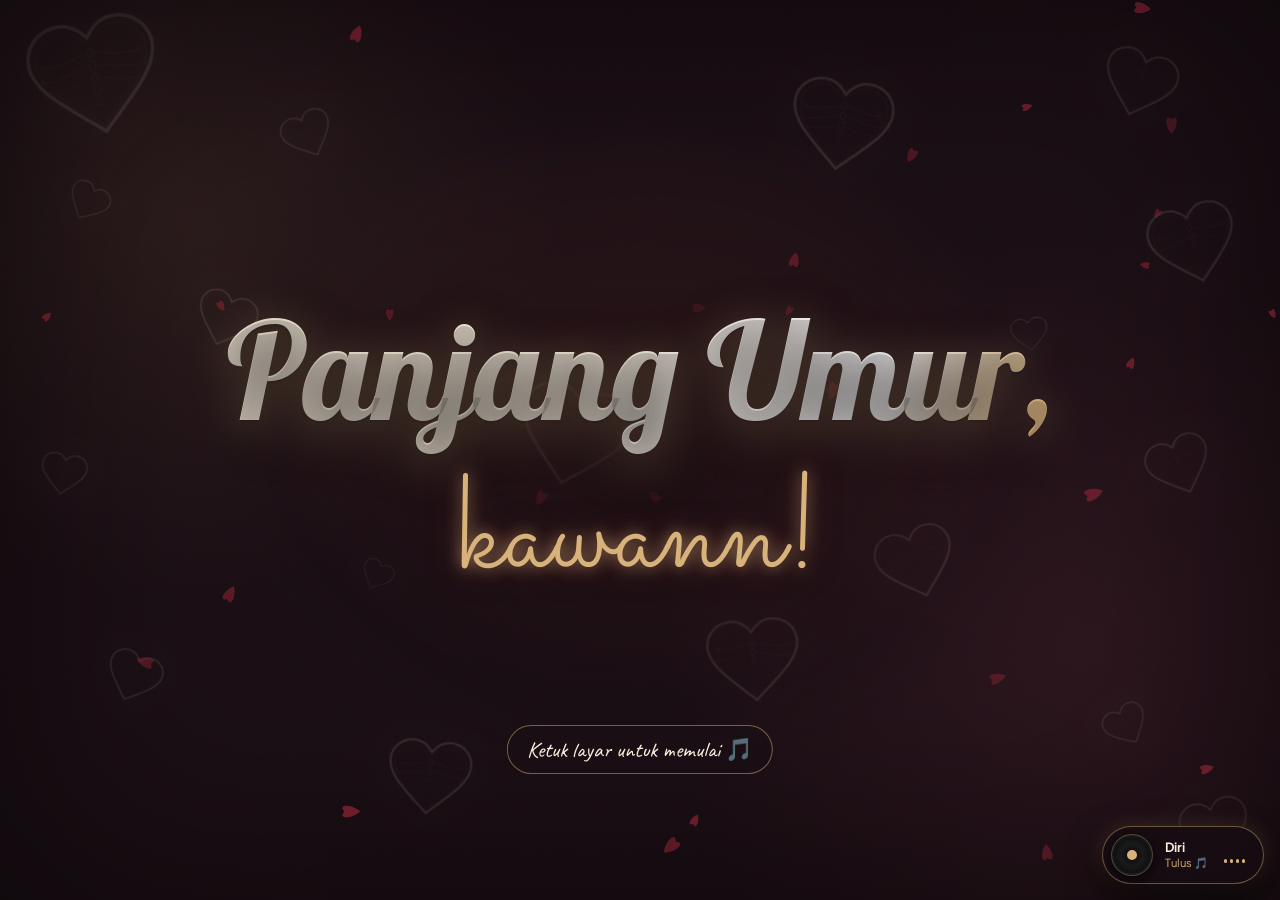
==== commit 0258456f: "Update tampilan utama, style, script, dan bersihkan file preview" ====
--- a/index.html
+++ b/index.html
@@ -11,7 +11,7 @@
   <link rel="icon" href="assets/favicon.svg" type="image/svg+xml">
   <link rel="preconnect" href="https://fonts.googleapis.com">
   <link rel="preconnect" href="https://fonts.gstatic.com" crossorigin>
-  <link rel="stylesheet" href="https://fonts.googleapis.com/css2?family=Fraunces:opsz,wght@9..144,400;9..144,700&family=Caveat:wght@400;700&display=swap">
+  <link rel="stylesheet" href="https://fonts.googleapis.com/css2?family=Lobster&family=Sacramento&family=Caveat:wght@400;700&family=Plus+Jakarta+Sans:wght@400;500;600;700&display=swap">
   <link rel="stylesheet" href="styles.css">
 </head>
 <body>
@@ -50,23 +50,25 @@
 
   <main class="rain" id="rain" aria-label="Hujan foto kenangan"></main>
 
+  <div class="start-hint" id="startHint" aria-hidden="true">Ketuk layar untuk memulai 🎵</div>
+
   <audio id="song" loop preload="auto" playsinline>
     <source src="assets/diri-tulus.mp3" type="audio/mpeg">
     <source src="assets/lagu.wav" type="audio/wav">
   </audio>
 
   <button class="music" id="musicToggle" type="button" aria-label="Putar musik" aria-pressed="false" hidden>
-    <svg class="music__icon music__icon--on" viewBox="0 0 24 24" fill="none" aria-hidden="true">
-      <path d="M9 17.5V6.2l9-1.8v10.7" stroke="currentColor" stroke-width="1.5" stroke-linejoin="round"/>
-      <ellipse cx="6.6" cy="17.6" rx="2.7" ry="2.25" fill="currentColor"/>
-      <ellipse cx="15.6" cy="15.8" rx="2.7" ry="2.25" fill="currentColor"/>
-    </svg>
-    <svg class="music__icon music__icon--off" viewBox="0 0 24 24" fill="none" aria-hidden="true">
-      <path d="M9 17.5V6.2l9-1.8v10.7" stroke="currentColor" stroke-width="1.5" stroke-linejoin="round"/>
-      <ellipse cx="6.6" cy="17.6" rx="2.7" ry="2.25" fill="currentColor"/>
-      <ellipse cx="15.6" cy="15.8" rx="2.7" ry="2.25" fill="currentColor"/>
-      <path d="M4 4.5 20 20" stroke="currentColor" stroke-width="1.5" stroke-linecap="round"/>
-    </svg>
+    <div class="vinyl-disc" aria-hidden="true"></div>
+    <div class="vinyl-info" aria-hidden="true">
+      <span class="vinyl-song">Diri</span>
+      <span class="vinyl-artist">Tulus 🎵</span>
+    </div>
+    <div class="vinyl-bars" aria-hidden="true">
+      <div class="vinyl-bar"></div>
+      <div class="vinyl-bar"></div>
+      <div class="vinyl-bar"></div>
+      <div class="vinyl-bar"></div>
+    </div>
   </button>
 
   <div class="viewer" id="photoViewer" role="dialog" aria-modal="true" aria-label="Foto kenangan" aria-hidden="true" inert>
--- a/styles.css
+++ b/styles.css
@@ -79,10 +79,11 @@
   position: relative;
   margin: 0;
   color: var(--paper);
-  font-family: "Fraunces", "Bodoni MT", Didot, "Times New Roman", serif;
+  font-family: "Lobster", "Brush Script MT", cursive;
   font-weight: 400;
+  letter-spacing: 0;     /* sebelumnya -0.055em */
   line-height: 0.78;
-  letter-spacing: -0.055em;
+
   text-shadow:
     0 2px 0 rgba(26, 15, 21, 0.2),
     0 10px 46px rgba(0, 0, 0, 0.58);
@@ -90,7 +91,9 @@
 
 .greeting__hbd {
   display: block;
-  font-size: clamp(5rem, 15vw, 13rem);
+  font-size: clamp(3.4rem, 10.5vw, 9rem);   /* sebelumnya clamp(5rem, 15vw, 13rem) */
+  line-height: 1.15;                         /* baris baru */
+  padding-bottom: 0.1em;                     /* baris baru */
   background: linear-gradient(110deg, #f7eddb 20%, #ffffff 40%, #d7b27b 50%, #f7eddb 70%);
   background-size: 200% auto;
   -webkit-background-clip: text;
@@ -107,11 +110,10 @@
   display: block;
   margin-top: clamp(0.25rem, 1.2vh, 0.7rem);
   color: var(--gold);
-  font-family: "Caveat", cursive;
-  font-size: clamp(3.2rem, 9vw, 7.8rem);
-  font-style: normal;
-  letter-spacing: -0.015em;
-  line-height: 0.88;
+  font-family: "Sacramento", cursive;
+  font-size: clamp(3.8rem, 11vw, 8.5rem);
+  letter-spacing: 0;
+  line-height: 1;
   text-shadow: 0 0 16px rgba(215, 178, 123, 0.65), 0 0 32px rgba(144, 69, 58, 0.5);
   animation: name-pulse 3s ease-in-out infinite alternate;
 }
@@ -389,7 +391,7 @@
 }
 
 /* ---------------------------------------------------------
-   Ikon musik — tanpa teks
+   Pemutar Musik — Vinyl Record Player & Floating Quotes
    --------------------------------------------------------- */
 
 audio {
@@ -401,20 +403,22 @@
   right: max(1rem, env(safe-area-inset-right));
   bottom: max(1rem, env(safe-area-inset-bottom));
   z-index: 40;
-  display: grid;
-  width: 3.15rem;
-  height: 3.15rem;
-  padding: 0;
-  place-items: center;
-  color: rgba(247, 237, 219, 0.84);
-  background: rgba(24, 13, 18, 0.5);
-  border: 1px solid var(--line);
-  border-radius: 50%;
-  box-shadow: 0 10px 30px rgba(0, 0, 0, 0.25);
-  -webkit-backdrop-filter: blur(10px);
-  backdrop-filter: blur(10px);
+  display: flex;
+  align-items: center;
+  gap: 0.75rem;
+  background: rgba(22, 12, 18, 0.92);
+  border: 1px solid rgba(215, 178, 123, 0.45);
+  border-radius: 999px;
+  padding: 0.45rem 1.1rem 0.45rem 0.5rem;
+  box-shadow: 0 14px 35px rgba(0, 0, 0, 0.7), 0 0 20px rgba(215, 178, 123, 0.2);
+  -webkit-backdrop-filter: blur(14px);
+  backdrop-filter: blur(14px);
+  cursor: pointer;
   touch-action: manipulation;
-  cursor: pointer;
+  width: auto;
+  height: auto;
+  color: #f7eddb;
+  transition: all 0.3s ease;
 }
 
 .music[hidden] {
@@ -422,8 +426,9 @@
 }
 
 .music:hover {
-  color: #fffaf0;
-  background: rgba(24, 13, 18, 0.72);
+  transform: scale(1.04);
+  border-color: rgba(215, 178, 123, 0.85);
+  background: rgba(26, 15, 21, 0.96);
 }
 
 .music:focus-visible {
@@ -431,18 +436,138 @@
   outline-offset: 4px;
 }
 
-.music__icon {
-  display: none;
-  width: 1.35rem;
-  height: 1.35rem;
-}
-
-.music.is-playing .music__icon--on {
-  display: block;
-}
-
-.music:not(.is-playing) .music__icon--off {
-  display: block;
+.vinyl-disc {
+  position: relative;
+  width: 42px;
+  height: 42px;
+  border-radius: 50%;
+  background: radial-gradient(circle, #2a1b22 18%, #111 20%, #1a1a1a 40%, #111 60%, #222 80%, #0d0d0d 100%);
+  box-shadow: 0 4px 12px rgba(0, 0, 0, 0.6);
+  border: 1px solid rgba(215, 178, 123, 0.3);
+  display: flex;
+  align-items: center;
+  justify-content: center;
+  flex-shrink: 0;
+}
+
+.vinyl-disc::before {
+  content: '';
+  position: absolute;
+  width: 14px;
+  height: 14px;
+  border-radius: 50%;
+  background: #d7b27b;
+  border: 2px solid #1a0f15;
+}
+
+.music.is-playing .vinyl-disc {
+  animation: spinVinyl 3.5s linear infinite;
+}
+
+@keyframes spinVinyl {
+  from { transform: rotate(0deg); }
+  to { transform: rotate(360deg); }
+}
+
+.vinyl-info {
+  display: flex;
+  flex-direction: column;
+  text-align: left;
+  pointer-events: none;
+}
+
+.vinyl-song {
+  font-family: 'Plus Jakarta Sans', -apple-system, sans-serif;
+  font-size: 0.8rem;
+  font-weight: 700;
+  color: #f7eddb;
+  line-height: 1.2;
+}
+
+.vinyl-artist {
+  font-family: 'Plus Jakarta Sans', -apple-system, sans-serif;
+  font-size: 0.7rem;
+  color: #d7b27b;
+  line-height: 1.2;
+}
+
+.vinyl-bars {
+  display: flex;
+  align-items: flex-end;
+  gap: 3px;
+  height: 16px;
+  margin-left: 0.25rem;
+  pointer-events: none;
+}
+
+.vinyl-bar {
+  width: 3px;
+  background: #d7b27b;
+  border-radius: 2px;
+  height: 4px;
+  transition: height 0.2s ease;
+}
+
+.music.is-playing .vinyl-bars .vinyl-bar:nth-child(1) { animation: barDance 0.8s ease-in-out infinite alternate; }
+.music.is-playing .vinyl-bars .vinyl-bar:nth-child(2) { animation: barDance 0.6s ease-in-out 0.2s infinite alternate; }
+.music.is-playing .vinyl-bars .vinyl-bar:nth-child(3) { animation: barDance 0.9s ease-in-out 0.4s infinite alternate; }
+.music.is-playing .vinyl-bars .vinyl-bar:nth-child(4) { animation: barDance 0.7s ease-in-out 0.1s infinite alternate; }
+
+@keyframes barDance {
+  0% { height: 4px; }
+  100% { height: 16px; }
+}
+
+/* ---------------------------------------------------------
+   Pesan & Doa Melayang (Floating Quotes)
+   --------------------------------------------------------- */
+
+
+/* Lapisan khusus teks ucapan: di atas foto melayang (z 2), di bawah penampil foto (z 10) */
+.quote-layer {
+  position: fixed;
+  inset: 0;
+  z-index: 5;
+  overflow: hidden;
+  pointer-events: none;
+}
+
+.quote-bubble {
+  position: fixed;
+  bottom: -70px;
+  padding: 0.6rem 1.15rem;
+  background: rgba(26, 15, 21, 0.94);
+  border: 1px solid rgba(215, 178, 123, 0.6);
+  border-radius: 999px;
+  color: #fff6e3;
+  font-family: 'Caveat', cursive;
+  font-size: 1.4rem;
+  font-weight: 700;
+  text-shadow: 0 1px 2px rgba(0, 0, 0, 0.6);
+  white-space: nowrap;
+  pointer-events: none;
+  box-shadow: 0 8px 25px rgba(0, 0, 0, 0.6), 0 0 16px rgba(215, 178, 123, 0.2);
+  backdrop-filter: blur(8px);
+  -webkit-backdrop-filter: blur(8px);
+  animation: floatQuote linear infinite;
+  z-index: 1;
+}
+
+@keyframes floatQuote {
+  0% {
+    transform: translateY(0) scale(0.9);
+    opacity: 0;
+  }
+  10% {
+    opacity: 0.95;
+  }
+  85% {
+    opacity: 0.95;
+  }
+  100% {
+    transform: translateY(calc(-100vh - 140px)) scale(1);
+    opacity: 0;
+  }
 }
 
 /* ---------------------------------------------------------
@@ -452,7 +577,7 @@
 .viewer {
   position: fixed;
   inset: 0;
-  z-index: 60;
+  z-index: 10;
   display: grid;
   place-items: center;
   visibility: hidden;
@@ -557,16 +682,33 @@
   }
 
   .greeting__hbd {
-    font-size: clamp(4.8rem, 20vw, 7.2rem);
-  }
-
-  .greeting__name {
-    font-size: clamp(3rem, 13.5vw, 5rem);
-  }
-
+  font-size: clamp(2.8rem, 14vw, 5rem);
+}
+
+.greeting__name {
+  font-size: clamp(3.4rem, 16vw, 5.5rem);
+}
   .music {
-    width: 3rem;
-    height: 3rem;
+    padding: 0.35rem 0.85rem 0.35rem 0.4rem;
+    gap: 0.6rem;
+  }
+
+  .vinyl-disc {
+    width: 36px;
+    height: 36px;
+  }
+
+  .vinyl-disc::before {
+    width: 12px;
+    height: 12px;
+  }
+
+  .vinyl-song {
+    font-size: 0.74rem;
+  }
+
+  .vinyl-artist {
+    font-size: 0.65rem;
   }
 
   .rain.is-static {
@@ -587,3 +729,37 @@
     animation: none;
   }
 }
+
+
+/* ---------------------------------------------------------
+   Petunjuk awal (hilang saat lagu & foto dimulai)
+   --------------------------------------------------------- */
+.start-hint {
+  position: fixed;
+  left: 50%;
+  bottom: calc(14% + env(safe-area-inset-bottom, 0px));
+  transform: translateX(-50%);
+  z-index: 36;
+  padding: 0.55rem 1.2rem;
+  font-family: 'Caveat', cursive;
+  font-size: 1.4rem;
+  color: #f7eddb;
+  background: rgba(26, 15, 21, 0.75);
+  border: 1px solid rgba(215, 178, 123, 0.5);
+  border-radius: 999px;
+  white-space: nowrap;
+  pointer-events: none;
+  animation: start-hint-pulse 1.8s ease-in-out infinite;
+  transition: opacity 0.6s ease, visibility 0.6s ease;
+}
+
+body.is-started .start-hint {
+  opacity: 0;
+  visibility: hidden;
+  animation: none;
+}
+
+@keyframes start-hint-pulse {
+  0%, 100% { opacity: 0.55; }
+  50% { opacity: 1; }
+}
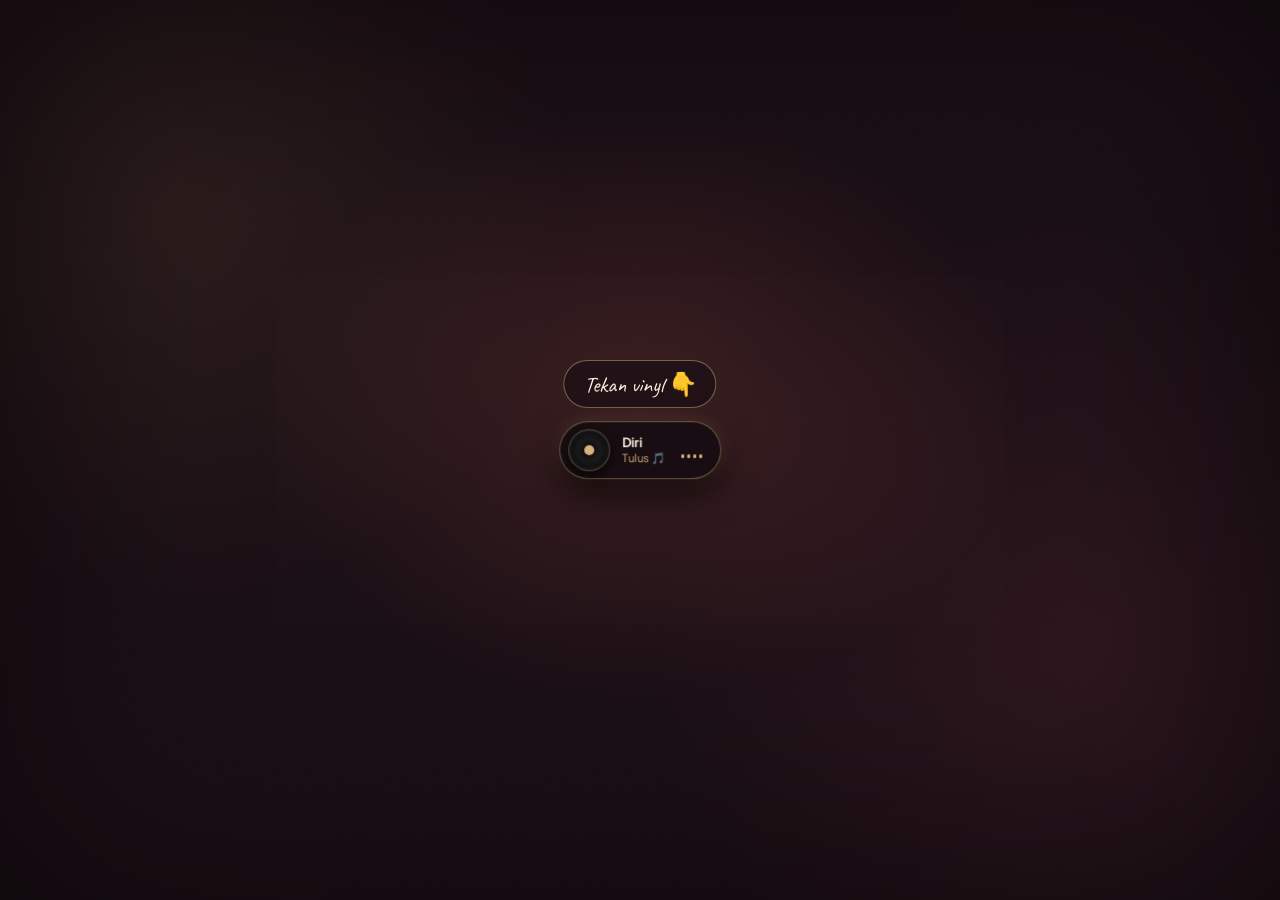
==== commit c7b0f483: "Update teks greeting pada index.html dan index_mobile.html" ====
--- a/index.html
+++ b/index.html
@@ -11,14 +11,15 @@
   <link rel="icon" href="assets/favicon.svg" type="image/svg+xml">
   <link rel="preconnect" href="https://fonts.googleapis.com">
   <link rel="preconnect" href="https://fonts.gstatic.com" crossorigin>
-  <link rel="stylesheet" href="https://fonts.googleapis.com/css2?family=Lobster&family=Sacramento&family=Caveat:wght@400;700&family=Plus+Jakarta+Sans:wght@400;500;600;700&display=swap">
+  <link rel="stylesheet" href="https://fonts.googleapis.com/css2?family=Lily+Script+One&family=Bagel+Fat+One&family=Caveat:wght@400;700&family=Plus+Jakarta+Sans:wght@400;500;600;700&display=swap">
   <link rel="stylesheet" href="styles.css">
 </head>
 <body>
-  <header class="greeting" aria-label="Panjang Umur, kawann!">
+  <header class="greeting" aria-label="Selamat Ulang Tahun, kawan!">
     <h1 class="greeting__title">
-      <span class="greeting__hbd">Panjang Umur,</span>
-      <span class="greeting__name">kawann!</span>
+      <span class="greeting__pre">Selamat</span>
+      <span class="greeting__hbd"><span>Ulang</span><span>Tahun</span></span>
+      <span class="greeting__name">kak♡</span>
     </h1>
   </header>
 
@@ -50,7 +51,7 @@
 
   <main class="rain" id="rain" aria-label="Hujan foto kenangan"></main>
 
-  <div class="start-hint" id="startHint" aria-hidden="true">Ketuk layar untuk memulai 🎵</div>
+  <div class="start-hint" id="startHint" aria-hidden="true">Tekan vinyl 👇</div>
 
   <audio id="song" loop preload="auto" playsinline>
     <source src="assets/diri-tulus.mp3" type="audio/mpeg">
--- a/styles.css
+++ b/styles.css
@@ -79,11 +79,10 @@
   position: relative;
   margin: 0;
   color: var(--paper);
-  font-family: "Lobster", "Brush Script MT", cursive;
+  font-family: "Fraunces", "Bodoni MT", Didot, "Times New Roman", serif;
   font-weight: 400;
-  letter-spacing: 0;     /* sebelumnya -0.055em */
   line-height: 0.78;
-
+  letter-spacing: -0.055em;
   text-shadow:
     0 2px 0 rgba(26, 15, 21, 0.2),
     0 10px 46px rgba(0, 0, 0, 0.58);
@@ -91,9 +90,7 @@
 
 .greeting__hbd {
   display: block;
-  font-size: clamp(3.4rem, 10.5vw, 9rem);   /* sebelumnya clamp(5rem, 15vw, 13rem) */
-  line-height: 1.15;                         /* baris baru */
-  padding-bottom: 0.1em;                     /* baris baru */
+  font-size: clamp(5rem, 15vw, 13rem);
   background: linear-gradient(110deg, #f7eddb 20%, #ffffff 40%, #d7b27b 50%, #f7eddb 70%);
   background-size: 200% auto;
   -webkit-background-clip: text;
@@ -110,10 +107,11 @@
   display: block;
   margin-top: clamp(0.25rem, 1.2vh, 0.7rem);
   color: var(--gold);
-  font-family: "Sacramento", cursive;
-  font-size: clamp(3.8rem, 11vw, 8.5rem);
-  letter-spacing: 0;
-  line-height: 1;
+  font-family: "Caveat", cursive;
+  font-size: clamp(3.2rem, 9vw, 7.8rem);
+  font-style: normal;
+  letter-spacing: -0.015em;
+  line-height: 0.88;
   text-shadow: 0 0 16px rgba(215, 178, 123, 0.65), 0 0 32px rgba(144, 69, 58, 0.5);
   animation: name-pulse 3s ease-in-out infinite alternate;
 }
@@ -682,12 +680,13 @@
   }
 
   .greeting__hbd {
-  font-size: clamp(2.8rem, 14vw, 5rem);
-}
-
-.greeting__name {
-  font-size: clamp(3.4rem, 16vw, 5.5rem);
-}
+    font-size: clamp(4.8rem, 20vw, 7.2rem);
+  }
+
+  .greeting__name {
+    font-size: clamp(3rem, 13.5vw, 5rem);
+  }
+
   .music {
     padding: 0.35rem 0.85rem 0.35rem 0.4rem;
     gap: 0.6rem;
@@ -737,7 +736,7 @@
 .start-hint {
   position: fixed;
   left: 50%;
-  bottom: calc(14% + env(safe-area-inset-bottom, 0px));
+  bottom: calc(max(1rem, env(safe-area-inset-bottom, 0px)) + 5.4rem);
   transform: translateX(-50%);
   z-index: 36;
   padding: 0.55rem 1.2rem;
@@ -763,3 +762,211 @@
   0%, 100% { opacity: 0.55; }
   50% { opacity: 1; }
 }
+
+/* ---------------------------------------------------------
+   Sebelum vinyl ditekan: hanya vinyl (dan petunjuk) yang tampil
+   --------------------------------------------------------- */
+body:not(.is-started) .greeting,
+body:not(.is-started) .bone-hearts,
+body:not(.is-started) .petals-canvas,
+body:not(.is-started) .burst-canvas,
+body:not(.is-started) .rain {
+  visibility: hidden;
+}
+
+/* Setelah ditekan: tulisan ucapan muncul lebih dulu, lalu latar menyusul */
+body.is-started .greeting {
+  animation: reveal-in 1.4s ease 0.3s both;
+}
+
+body.is-started .bone-hearts,
+body.is-started .petals-canvas,
+body.is-started .burst-canvas {
+  animation: reveal-in 1.8s ease 1.2s both;
+}
+
+@keyframes reveal-in {
+  from { opacity: 0; }
+}
+
+/* Vinyl berdenyut lembut sebagai ajakan untuk ditekan */
+body:not(.is-started) .music {
+  animation: vinyl-call 1.8s ease-in-out infinite;
+}
+
+@keyframes vinyl-call {
+  0%, 100% { box-shadow: 0 14px 35px rgba(0, 0, 0, 0.7), 0 0 14px rgba(215, 178, 123, 0.25); }
+  50% { box-shadow: 0 14px 35px rgba(0, 0, 0, 0.7), 0 0 34px rgba(215, 178, 123, 0.85); }
+}
+
+/* ---------------------------------------------------------
+   Vinyl: awalnya di tengah layar, turun ke tengah bawah saat ditekan
+   --------------------------------------------------------- */
+:root {
+  /* jarak naik dari posisi bawah ke tengah layar (dihitung dari tinggi layar) */
+  --vinyl-lift: calc(-50vh + 50% + max(1rem, env(safe-area-inset-bottom, 0px)));
+}
+
+@supports (height: 100dvh) {
+  :root {
+    --vinyl-lift: calc(-50dvh + 50% + max(1rem, env(safe-area-inset-bottom, 0px)));
+  }
+}
+
+/* posisi akhir: tengah bawah */
+.music {
+  left: 50%;
+  right: auto;
+  bottom: max(1rem, env(safe-area-inset-bottom, 0px));
+  transform: translate(-50%, 0);
+}
+
+.music:hover {
+  transform: translate(-50%, 0) scale(1.04);
+}
+
+/* posisi awal: tengah layar, sebelum ditekan */
+body:not(.is-started) .music {
+  transform: translate(-50%, var(--vinyl-lift));
+}
+
+body:not(.is-started) .music:hover {
+  transform: translate(-50%, var(--vinyl-lift)) scale(1.04);
+}
+
+/* saat ditekan: meluncur turun ke bawah */
+body.is-started .music {
+  animation: vinyl-drop 1.2s cubic-bezier(0.22, 1, 0.36, 1);
+}
+
+@keyframes vinyl-drop {
+  from { transform: translate(-50%, var(--vinyl-lift)); }
+}
+
+/* petunjuk tepat di atas vinyl yang berada di tengah layar */
+.start-hint {
+  bottom: calc(50% + 2.6rem);
+}
+
+@media (prefers-reduced-motion: reduce) {
+  body.is-started .music { animation: none; }
+}
+
+/* ---------------------------------------------------------
+   Foto: sembunyikan bingkai sampai gambarnya siap, lalu muncul halus
+   --------------------------------------------------------- */
+.rise-photo.is-loading {
+  visibility: hidden;
+}
+
+.rise-photo:not(.is-loading) .rise-photo__frame {
+  animation: frame-in 0.8s ease both;
+}
+
+@keyframes frame-in {
+  from { opacity: 0; }
+}
+
+/* ---------------------------------------------------------
+   Judul: Lily Script One (manis, feminin)
+   --------------------------------------------------------- */
+.greeting__title {
+  font-family: "Lily Script One", "Brush Script MT", cursive;
+  font-weight: 400;
+  letter-spacing: 0;
+  line-height: 1;
+}
+
+.greeting__hbd {
+  font-size: clamp(3rem, 11vw, 7.5rem);
+  line-height: 0.98;
+  letter-spacing: -0.025em;       /* huruf lebih rapat */
+  word-spacing: -0.12em;          /* jarak antar kata lebih rapat */
+  padding: 0.04em 0.08em 0.1em;   /* ruang agar lekuk huruf tidak terpotong */
+  text-wrap: balance;
+}
+
+.greeting__name {
+  font-family: "Lily Script One", "Brush Script MT", cursive;
+  font-size: clamp(3.6rem, 14vw, 9rem);
+  color: #ffb8cc;                 /* pink lembut; ganti ke var(--gold) untuk emas */
+  letter-spacing: 0;
+  line-height: 1;
+  margin-top: -0.12em;            /* dekatkan ke baris di atasnya */
+  text-shadow: 0 0 16px rgba(255, 184, 204, 0.6), 0 0 32px rgba(144, 69, 58, 0.5);
+}
+
+@media (max-width: 700px) {
+  .greeting__hbd {
+    font-size: clamp(2.7rem, 12.5vw, 4.3rem);
+  }
+
+  .greeting__name {
+    font-size: clamp(3.4rem, 17vw, 5.6rem);
+  }
+}
+
+/* ---------------------------------------------------------
+   Tipografi: susunan huruf bertingkat
+   "Selamat" (script) menumpuk di atas ULANG / TAHUN (tebal besar),
+   lalu "kawan!" (script) miring menimpa pojok kanan bawah.
+   --------------------------------------------------------- */
+.greeting__title {
+  display: flex;
+  flex-direction: column;
+  align-items: center;
+  line-height: 1;
+}
+
+.greeting__pre {
+  position: relative;
+  z-index: 2;
+  display: block;
+  font-family: "Lily Script One", "Brush Script MT", cursive;
+  font-size: clamp(2.2rem, 8vw, 5rem);
+  line-height: 1;
+  letter-spacing: 0;
+  color: #ffb8cc;
+  transform: rotate(-5deg);
+  margin-bottom: -0.3em;
+  text-shadow: 0 0 14px rgba(255, 184, 204, 0.55), 0 0 28px rgba(144, 69, 58, 0.5);
+}
+
+.greeting__hbd {
+  font-family: "Bagel Fat One", "Lily Script One", system-ui, sans-serif;
+  font-size: clamp(3.4rem, 19vw, 9rem);
+  text-transform: uppercase;
+  text-align: center;
+  line-height: 0.86;
+  letter-spacing: -0.01em;
+  word-spacing: 0;
+  padding: 0.04em 0.06em 0.06em;
+}
+
+.greeting__hbd span {
+  display: block;
+}
+
+.greeting__name {
+  position: relative;
+  z-index: 2;
+  margin-top: -0.3em;
+  font-size: clamp(3rem, 12vw, 7rem);
+  line-height: 1;
+  letter-spacing: 0;
+  transform: rotate(-6deg) translateX(14%);
+}
+
+@media (max-width: 700px) {
+  .greeting__pre {
+    font-size: clamp(2.1rem, 10vw, 3.4rem);
+  }
+
+  .greeting__hbd {
+    font-size: clamp(3.2rem, 21vw, 5.6rem);
+  }
+
+  .greeting__name {
+    font-size: clamp(3rem, 15vw, 4.8rem);
+  }
+}
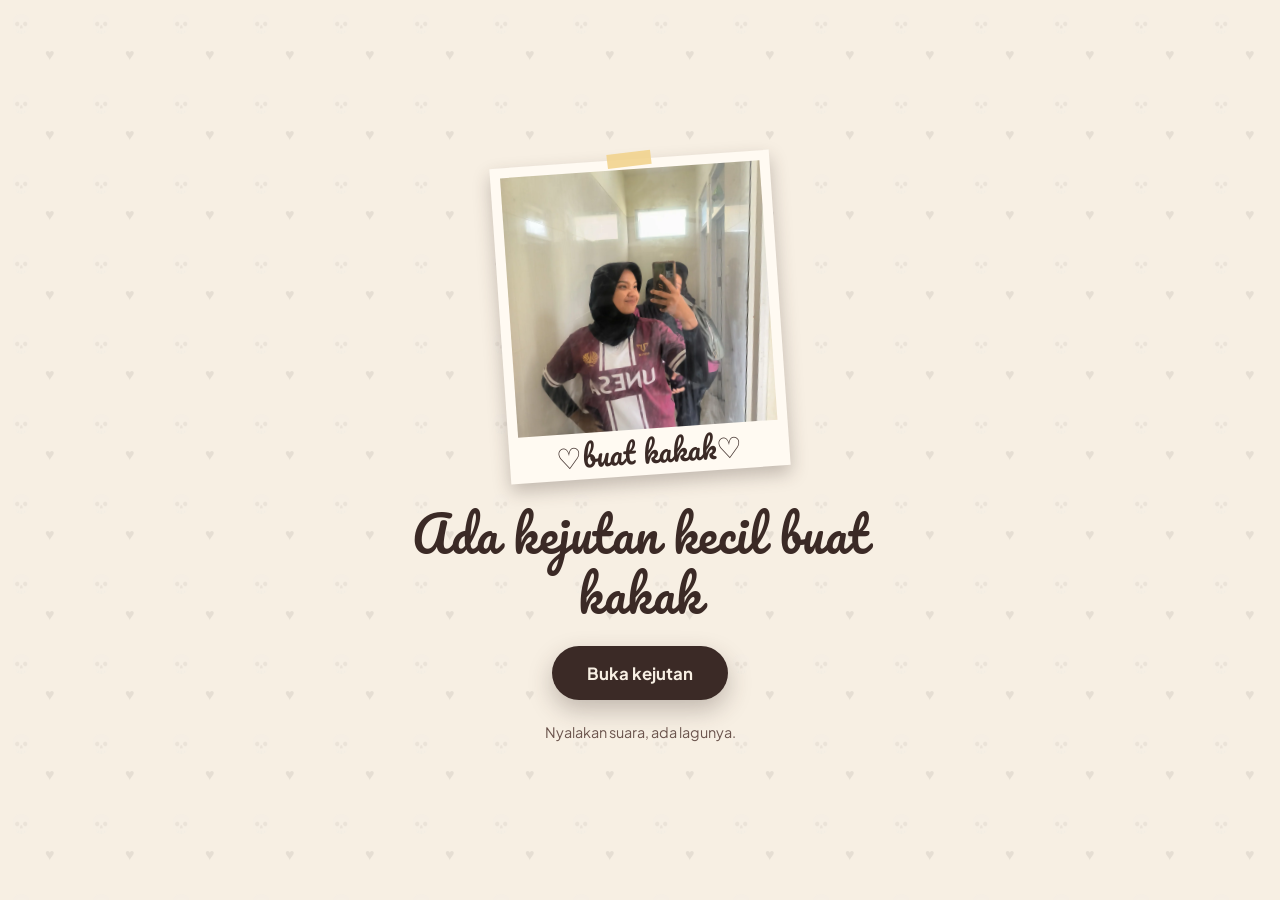
==== commit 0261da31: "last push" ====
--- a/index.html
+++ b/index.html
@@ -1,89 +1,65 @@
 <!DOCTYPE html>
 <html lang="id">
 <head>
-  <meta charset="UTF-8">
-  <meta name="viewport" content="width=device-width, initial-scale=1.0, viewport-fit=cover">
-  <meta name="theme-color" content="#1a0f15">
-  <meta name="mobile-web-app-capable" content="yes">
-  <meta name="description" content="Hujan foto kenangan yang naik dari bawah.">
-  <title>Kenangan</title>
-
-  <link rel="icon" href="assets/favicon.svg" type="image/svg+xml">
-  <link rel="preconnect" href="https://fonts.googleapis.com">
-  <link rel="preconnect" href="https://fonts.gstatic.com" crossorigin>
-  <link rel="stylesheet" href="https://fonts.googleapis.com/css2?family=Lily+Script+One&family=Bagel+Fat+One&family=Caveat:wght@400;700&family=Plus+Jakarta+Sans:wght@400;500;600;700&display=swap">
-  <link rel="stylesheet" href="styles.css">
+<meta charset="UTF-8">
+<meta name="viewport" content="width=device-width, initial-scale=1, viewport-fit=cover">
+<meta name="theme-color" content="#f7efe3">
+<title>Selamat ulang tahun, kak</title>
+<link rel="icon" href="assets/favicon.svg" type="image/svg+xml">
+<link rel="preconnect" href="https://fonts.googleapis.com">
+<link rel="preconnect" href="https://fonts.gstatic.com" crossorigin>
+<link rel="stylesheet" href="https://fonts.googleapis.com/css2?family=Caveat:wght@600&family=Leckerli+One&family=Pacifico&family=Plus+Jakarta+Sans:wght@400;600;700;800&family=Yellowtail&display=swap">
+<link rel="stylesheet" href="styles.css">
 </head>
 <body>
-  <header class="greeting" aria-label="Selamat Ulang Tahun, kawan!">
-    <h1 class="greeting__title">
-      <span class="greeting__pre">Selamat</span>
-      <span class="greeting__hbd"><span>Ulang</span><span>Tahun</span></span>
-      <span class="greeting__name">kak♡</span>
+<canvas id="paperRain" class="paper-rain" aria-hidden="true"></canvas>
+
+<section class="cover" id="cover" aria-label="Pembuka">
+  <div class="pol"><img src="assets/foto2.webp" alt="" width="1080" height="1080"><span>♡buat kakak♡</span></div>
+  <h1>Ada kejutan kecil buat kakak</h1>
+  <button class="open" id="open" type="button">Buka kejutan</button>
+  <p>Nyalakan suara, ada lagunya.</p>
+</section>
+
+<header class="intro">
+<div class="header-container">
+  <div class="typo-badge">
+    <h1 class="title-typography">
+      <span class="typo-main typo-top"><i style="--d:.35s">Selamat</i></span>
+      <span class="typo-banner"><i style="--d:.5s">ULANG TAHUN</i></span>
+      <span class="typo-main typo-bottom"><i style="--d:.65s">kak<b>♡</b></i></span>
+      <span class="typo-sub"><i style="--d:.8s">SPESIAL UNTUKMU</i></span>
     </h1>
-  </header>
+  </div>
+</div>
+  <p class="wish" id="wish" aria-hidden="true"></p>
+</header>
 
-  <!-- Bone Hearts Background -->
-  <div class="bone-hearts" aria-hidden="true">
-    <div class="bone-heart bh1"><svg viewBox="0 0 100 100" fill="none"><path d="M50 88 C25 65,5 50,5 32 C5 18,16 8,30 8 C38 8,45 13,50 20 C55 13,62 8,70 8 C84 8,95 18,95 32 C95 50,75 65,50 88Z" stroke="currentColor" stroke-width="2.5" fill="none"/><path d="M50 84 C27 63,10 50,10 34 C10 22,19 13,30 13 C37 13,43 17,50 24 C57 17,63 13,70 13 C81 13,90 22,90 34 C90 50,73 63,50 84Z" stroke="currentColor" stroke-width=".5" opacity=".3"/><rect x="48" y="28" width="4" height="6" rx="1" stroke="currentColor" stroke-width=".6" fill="none" opacity=".4"/><rect x="48" y="37" width="4" height="6" rx="1" stroke="currentColor" stroke-width=".6" fill="none" opacity=".4"/><rect x="48" y="46" width="4" height="6" rx="1" stroke="currentColor" stroke-width=".6" fill="none" opacity=".35"/><rect x="48" y="55" width="4" height="6" rx="1" stroke="currentColor" stroke-width=".6" fill="none" opacity=".3"/><rect x="48" y="64" width="4" height="5" rx="1" stroke="currentColor" stroke-width=".6" fill="none" opacity=".25"/><path d="M48 31 C38 33,22 38,15 35" stroke="currentColor" stroke-width=".6" fill="none" opacity=".35"/><path d="M52 31 C62 33,78 38,85 35" stroke="currentColor" stroke-width=".6" fill="none" opacity=".35"/><path d="M48 40 C38 42,20 48,13 45" stroke="currentColor" stroke-width=".6" fill="none" opacity=".3"/><path d="M52 40 C62 42,80 48,87 45" stroke="currentColor" stroke-width=".6" fill="none" opacity=".3"/><path d="M48 49 C38 52,22 56,18 54" stroke="currentColor" stroke-width=".6" fill="none" opacity=".25"/><path d="M52 49 C62 52,78 56,82 54" stroke="currentColor" stroke-width=".6" fill="none" opacity=".25"/><circle cx="15" cy="35" r="2" stroke="currentColor" stroke-width=".5" fill="none" opacity=".3"/><circle cx="85" cy="35" r="2" stroke="currentColor" stroke-width=".5" fill="none" opacity=".3"/><circle cx="13" cy="45" r="1.5" stroke="currentColor" stroke-width=".5" fill="none" opacity=".25"/><circle cx="87" cy="45" r="1.5" stroke="currentColor" stroke-width=".5" fill="none" opacity=".25"/></svg></div>
-    <div class="bone-heart bh2"><svg viewBox="0 0 100 100" fill="none"><path d="M50 88 C25 65,5 50,5 32 C5 18,16 8,30 8 C38 8,45 13,50 20 C55 13,62 8,70 8 C84 8,95 18,95 32 C95 50,75 65,50 88Z" stroke="currentColor" stroke-width="2.5" fill="none"/><path d="M50 84 C27 63,10 50,10 34 C10 22,19 13,30 13 C37 13,43 17,50 24 C57 17,63 13,70 13 C81 13,90 22,90 34 C90 50,73 63,50 84Z" stroke="currentColor" stroke-width=".5" opacity=".3"/><rect x="48" y="30" width="4" height="5" rx="1" stroke="currentColor" stroke-width=".6" fill="none" opacity=".4"/><rect x="48" y="38" width="4" height="5" rx="1" stroke="currentColor" stroke-width=".6" fill="none" opacity=".35"/><rect x="48" y="46" width="4" height="5" rx="1" stroke="currentColor" stroke-width=".6" fill="none" opacity=".3"/><path d="M48 33 C40 35,25 38,18 36" stroke="currentColor" stroke-width=".6" fill="none" opacity=".3"/><path d="M52 33 C60 35,75 38,82 36" stroke="currentColor" stroke-width=".6" fill="none" opacity=".3"/><path d="M48 41 C40 43,22 47,16 45" stroke="currentColor" stroke-width=".6" fill="none" opacity=".25"/><path d="M52 41 C60 43,78 47,84 45" stroke="currentColor" stroke-width=".6" fill="none" opacity=".25"/><circle cx="18" cy="36" r="1.5" stroke="currentColor" stroke-width=".5" fill="none" opacity=".25"/><circle cx="82" cy="36" r="1.5" stroke="currentColor" stroke-width=".5" fill="none" opacity=".25"/></svg></div>
-    <div class="bone-heart bh3"><svg viewBox="0 0 100 100" fill="none"><path d="M50 88 C25 65,5 50,5 32 C5 18,16 8,30 8 C38 8,45 13,50 20 C55 13,62 8,70 8 C84 8,95 18,95 32 C95 50,75 65,50 88Z" stroke="currentColor" stroke-width="2.5" fill="none"/><path d="M50 84 C27 63,10 50,10 34 C10 22,19 13,30 13 C37 13,43 17,50 24 C57 17,63 13,70 13 C81 13,90 22,90 34 C90 50,73 63,50 84Z" stroke="currentColor" stroke-width=".5" opacity=".3"/><rect x="48" y="35" width="4" height="6" rx="1" stroke="currentColor" stroke-width=".6" fill="none" opacity=".4"/><rect x="48" y="44" width="4" height="6" rx="1" stroke="currentColor" stroke-width=".6" fill="none" opacity=".35"/><path d="M48 38 C40 40,28 43,22 41" stroke="currentColor" stroke-width=".6" fill="none" opacity=".3"/><path d="M52 38 C60 40,72 43,78 41" stroke="currentColor" stroke-width=".6" fill="none" opacity=".3"/></svg></div>
-    <div class="bone-heart bh4"><svg viewBox="0 0 100 100" fill="none"><path d="M50 88 C25 65,5 50,5 32 C5 18,16 8,30 8 C38 8,45 13,50 20 C55 13,62 8,70 8 C84 8,95 18,95 32 C95 50,75 65,50 88Z" stroke="currentColor" stroke-width="2.5" fill="none"/><path d="M50 84 C27 63,10 50,10 34 C10 22,19 13,30 13 C37 13,43 17,50 24 C57 17,63 13,70 13 C81 13,90 22,90 34 C90 50,73 63,50 84Z" stroke="currentColor" stroke-width=".5" opacity=".3"/><rect x="48" y="28" width="4" height="6" rx="1" stroke="currentColor" stroke-width=".6" fill="none" opacity=".4"/><rect x="48" y="37" width="4" height="6" rx="1" stroke="currentColor" stroke-width=".6" fill="none" opacity=".4"/><rect x="48" y="46" width="4" height="6" rx="1" stroke="currentColor" stroke-width=".6" fill="none" opacity=".35"/><rect x="48" y="55" width="4" height="6" rx="1" stroke="currentColor" stroke-width=".6" fill="none" opacity=".3"/><path d="M48 31 C38 33,22 38,15 35" stroke="currentColor" stroke-width=".6" fill="none" opacity=".35"/><path d="M52 31 C62 33,78 38,85 35" stroke="currentColor" stroke-width=".6" fill="none" opacity=".35"/><path d="M48 40 C38 42,20 48,13 45" stroke="currentColor" stroke-width=".6" fill="none" opacity=".3"/><path d="M52 40 C62 42,80 48,87 45" stroke="currentColor" stroke-width=".6" fill="none" opacity=".3"/><path d="M48 49 C38 52,22 56,18 54" stroke="currentColor" stroke-width=".6" fill="none" opacity=".25"/><path d="M52 49 C62 52,78 56,82 54" stroke="currentColor" stroke-width=".6" fill="none" opacity=".25"/><circle cx="15" cy="35" r="2" stroke="currentColor" stroke-width=".5" fill="none" opacity=".3"/><circle cx="85" cy="35" r="2" stroke="currentColor" stroke-width=".5" fill="none" opacity=".3"/></svg></div>
-    <div class="bone-heart bh5"><svg viewBox="0 0 100 100" fill="none"><path d="M50 88 C25 65,5 50,5 32 C5 18,16 8,30 8 C38 8,45 13,50 20 C55 13,62 8,70 8 C84 8,95 18,95 32 C95 50,75 65,50 88Z" stroke="currentColor" stroke-width="2.5" fill="none"/><rect x="48" y="32" width="4" height="6" rx="1" stroke="currentColor" stroke-width=".6" fill="none" opacity=".4"/><rect x="48" y="42" width="4" height="6" rx="1" stroke="currentColor" stroke-width=".6" fill="none" opacity=".35"/></svg></div>
-    <div class="bone-heart bh6"><svg viewBox="0 0 100 100" fill="none"><path d="M50 88 C25 65,5 50,5 32 C5 18,16 8,30 8 C38 8,45 13,50 20 C55 13,62 8,70 8 C84 8,95 18,95 32 C95 50,75 65,50 88Z" stroke="currentColor" stroke-width="2.5" fill="none"/><path d="M50 84 C27 63,10 50,10 34 C10 22,19 13,30 13 C37 13,43 17,50 24 C57 17,63 13,70 13 C81 13,90 22,90 34 C90 50,73 63,50 84Z" stroke="currentColor" stroke-width=".5" opacity=".3"/><rect x="48" y="28" width="4" height="6" rx="1" stroke="currentColor" stroke-width=".6" fill="none" opacity=".4"/><rect x="48" y="37" width="4" height="6" rx="1" stroke="currentColor" stroke-width=".6" fill="none" opacity=".4"/><rect x="48" y="46" width="4" height="6" rx="1" stroke="currentColor" stroke-width=".6" fill="none" opacity=".35"/><path d="M48 31 C38 33,22 38,15 35" stroke="currentColor" stroke-width=".6" fill="none" opacity=".35"/><path d="M52 31 C62 33,78 38,85 35" stroke="currentColor" stroke-width=".6" fill="none" opacity=".35"/><path d="M48 40 C38 42,20 48,13 45" stroke="currentColor" stroke-width=".6" fill="none" opacity=".3"/><path d="M52 40 C62 42,80 48,87 45" stroke="currentColor" stroke-width=".6" fill="none" opacity=".3"/><circle cx="15" cy="35" r="2" stroke="currentColor" stroke-width=".5" fill="none" opacity=".3"/><circle cx="85" cy="35" r="2" stroke="currentColor" stroke-width=".5" fill="none" opacity=".3"/></svg></div>
-    <div class="bone-heart bh7"><svg viewBox="0 0 100 100" fill="none"><path d="M50 88 C25 65,5 50,5 32 C5 18,16 8,30 8 C38 8,45 13,50 20 C55 13,62 8,70 8 C84 8,95 18,95 32 C95 50,75 65,50 88Z" stroke="currentColor" stroke-width="2.5" fill="none"/><path d="M50 84 C27 63,10 50,10 34 C10 22,19 13,30 13 C37 13,43 17,50 24 C57 17,63 13,70 13 C81 13,90 22,90 34 C90 50,73 63,50 84Z" stroke="currentColor" stroke-width=".5" opacity=".3"/><rect x="48" y="30" width="4" height="5" rx="1" stroke="currentColor" stroke-width=".6" fill="none" opacity=".4"/><rect x="48" y="38" width="4" height="5" rx="1" stroke="currentColor" stroke-width=".6" fill="none" opacity=".35"/><rect x="48" y="46" width="4" height="5" rx="1" stroke="currentColor" stroke-width=".6" fill="none" opacity=".3"/><path d="M48 33 C40 35,25 38,18 36" stroke="currentColor" stroke-width=".6" fill="none" opacity=".3"/><path d="M52 33 C60 35,75 38,82 36" stroke="currentColor" stroke-width=".6" fill="none" opacity=".3"/></svg></div>
-    <div class="bone-heart bh8"><svg viewBox="0 0 100 100" fill="none"><path d="M50 88 C25 65,5 50,5 32 C5 18,16 8,30 8 C38 8,45 13,50 20 C55 13,62 8,70 8 C84 8,95 18,95 32 C95 50,75 65,50 88Z" stroke="currentColor" stroke-width="2.5" fill="none"/><rect x="48" y="35" width="4" height="6" rx="1" stroke="currentColor" stroke-width=".6" fill="none" opacity=".4"/></svg></div>
-    <div class="bone-heart bh9"><svg viewBox="0 0 100 100" fill="none"><path d="M50 88 C25 65,5 50,5 32 C5 18,16 8,30 8 C38 8,45 13,50 20 C55 13,62 8,70 8 C84 8,95 18,95 32 C95 50,75 65,50 88Z" stroke="currentColor" stroke-width="2.5" fill="none"/><path d="M50 84 C27 63,10 50,10 34 C10 22,19 13,30 13 C37 13,43 17,50 24 C57 17,63 13,70 13 C81 13,90 22,90 34 C90 50,73 63,50 84Z" stroke="currentColor" stroke-width=".5" opacity=".3"/><rect x="48" y="28" width="4" height="6" rx="1" stroke="currentColor" stroke-width=".6" fill="none" opacity=".4"/><rect x="48" y="37" width="4" height="6" rx="1" stroke="currentColor" stroke-width=".6" fill="none" opacity=".4"/><rect x="48" y="46" width="4" height="6" rx="1" stroke="currentColor" stroke-width=".6" fill="none" opacity=".35"/><rect x="48" y="55" width="4" height="6" rx="1" stroke="currentColor" stroke-width=".6" fill="none" opacity=".3"/><path d="M48 31 C38 33,22 38,15 35" stroke="currentColor" stroke-width=".6" fill="none" opacity=".35"/><path d="M52 31 C62 33,78 38,85 35" stroke="currentColor" stroke-width=".6" fill="none" opacity=".35"/><path d="M48 40 C38 42,20 48,13 45" stroke="currentColor" stroke-width=".6" fill="none" opacity=".3"/><path d="M52 40 C62 42,80 48,87 45" stroke="currentColor" stroke-width=".6" fill="none" opacity=".3"/><circle cx="15" cy="35" r="2" stroke="currentColor" stroke-width=".5" fill="none" opacity=".3"/><circle cx="85" cy="35" r="2" stroke="currentColor" stroke-width=".5" fill="none" opacity=".3"/></svg></div>
-    <div class="bone-heart bh10"><svg viewBox="0 0 100 100" fill="none"><path d="M50 88 C25 65,5 50,5 32 C5 18,16 8,30 8 C38 8,45 13,50 20 C55 13,62 8,70 8 C84 8,95 18,95 32 C95 50,75 65,50 88Z" stroke="currentColor" stroke-width="2.5" fill="none"/><path d="M50 84 C27 63,10 50,10 34 C10 22,19 13,30 13 C37 13,43 17,50 24 C57 17,63 13,70 13 C81 13,90 22,90 34 C90 50,73 63,50 84Z" stroke="currentColor" stroke-width=".5" opacity=".3"/><rect x="48" y="32" width="4" height="5" rx="1" stroke="currentColor" stroke-width=".6" fill="none" opacity=".4"/><rect x="48" y="40" width="4" height="5" rx="1" stroke="currentColor" stroke-width=".6" fill="none" opacity=".35"/><path d="M48 35 C40 37,28 40,22 38" stroke="currentColor" stroke-width=".6" fill="none" opacity=".3"/><path d="M52 35 C60 37,72 40,78 38" stroke="currentColor" stroke-width=".6" fill="none" opacity=".3"/></svg></div>
-    <div class="bone-heart bh11"><svg viewBox="0 0 100 100" fill="none"><path d="M50 88 C25 65,5 50,5 32 C5 18,16 8,30 8 C38 8,45 13,50 20 C55 13,62 8,70 8 C84 8,95 18,95 32 C95 50,75 65,50 88Z" stroke="currentColor" stroke-width="2.5" fill="none"/><rect x="48" y="30" width="4" height="6" rx="1" stroke="currentColor" stroke-width=".6" fill="none" opacity=".4"/><rect x="48" y="40" width="4" height="6" rx="1" stroke="currentColor" stroke-width=".6" fill="none" opacity=".35"/><rect x="48" y="50" width="4" height="5" rx="1" stroke="currentColor" stroke-width=".6" fill="none" opacity=".3"/></svg></div>
-    <div class="bone-heart bh12"><svg viewBox="0 0 100 100" fill="none"><path d="M50 88 C25 65,5 50,5 32 C5 18,16 8,30 8 C38 8,45 13,50 20 C55 13,62 8,70 8 C84 8,95 18,95 32 C95 50,75 65,50 88Z" stroke="currentColor" stroke-width="2.5" fill="none"/><path d="M50 84 C27 63,10 50,10 34 C10 22,19 13,30 13 C37 13,43 17,50 24 C57 17,63 13,70 13 C81 13,90 22,90 34 C90 50,73 63,50 84Z" stroke="currentColor" stroke-width=".5" opacity=".3"/><path d="M48 33 C40 35,25 38,18 36" stroke="currentColor" stroke-width=".6" fill="none" opacity=".3"/><path d="M52 33 C60 35,75 38,82 36" stroke="currentColor" stroke-width=".6" fill="none" opacity=".3"/><path d="M48 43 C40 45,22 49,16 47" stroke="currentColor" stroke-width=".6" fill="none" opacity=".25"/><path d="M52 43 C60 45,78 49,84 47" stroke="currentColor" stroke-width=".6" fill="none" opacity=".25"/></svg></div>
-    <div class="bone-heart bh13"><svg viewBox="0 0 100 100" fill="none"><path d="M50 88 C25 65,5 50,5 32 C5 18,16 8,30 8 C38 8,45 13,50 20 C55 13,62 8,70 8 C84 8,95 18,95 32 C95 50,75 65,50 88Z" stroke="currentColor" stroke-width="2.5" fill="none"/><path d="M50 84 C27 63,10 50,10 34 C10 22,19 13,30 13 C37 13,43 17,50 24 C57 17,63 13,70 13 C81 13,90 22,90 34 C90 50,73 63,50 84Z" stroke="currentColor" stroke-width=".5" opacity=".3"/><rect x="48" y="35" width="4" height="6" rx="1" stroke="currentColor" stroke-width=".6" fill="none" opacity=".4"/></svg></div>
-    <div class="bone-heart bh14"><svg viewBox="0 0 100 100" fill="none"><path d="M50 88 C25 65,5 50,5 32 C5 18,16 8,30 8 C38 8,45 13,50 20 C55 13,62 8,70 8 C84 8,95 18,95 32 C95 50,75 65,50 88Z" stroke="currentColor" stroke-width="2.5" fill="none"/><rect x="48" y="28" width="4" height="6" rx="1" stroke="currentColor" stroke-width=".6" fill="none" opacity=".4"/><rect x="48" y="37" width="4" height="6" rx="1" stroke="currentColor" stroke-width=".6" fill="none" opacity=".4"/><rect x="48" y="46" width="4" height="6" rx="1" stroke="currentColor" stroke-width=".6" fill="none" opacity=".35"/><path d="M48 31 C38 33,22 38,15 35" stroke="currentColor" stroke-width=".6" fill="none" opacity=".35"/><path d="M52 31 C62 33,78 38,85 35" stroke="currentColor" stroke-width=".6" fill="none" opacity=".35"/><path d="M48 40 C38 42,20 48,13 45" stroke="currentColor" stroke-width=".6" fill="none" opacity=".3"/><path d="M52 40 C62 42,80 48,87 45" stroke="currentColor" stroke-width=".6" fill="none" opacity=".3"/><circle cx="15" cy="35" r="2" stroke="currentColor" stroke-width=".5" fill="none" opacity=".3"/><circle cx="85" cy="35" r="2" stroke="currentColor" stroke-width=".5" fill="none" opacity=".3"/><circle cx="13" cy="45" r="1.5" stroke="currentColor" stroke-width=".5" fill="none" opacity=".25"/><circle cx="87" cy="45" r="1.5" stroke="currentColor" stroke-width=".5" fill="none" opacity=".25"/></svg></div>
-    <div class="bone-heart bh15"><svg viewBox="0 0 100 100" fill="none"><path d="M50 88 C25 65,5 50,5 32 C5 18,16 8,30 8 C38 8,45 13,50 20 C55 13,62 8,70 8 C84 8,95 18,95 32 C95 50,75 65,50 88Z" stroke="currentColor" stroke-width="2.5" fill="none"/><path d="M50 84 C27 63,10 50,10 34 C10 22,19 13,30 13 C37 13,43 17,50 24 C57 17,63 13,70 13 C81 13,90 22,90 34 C90 50,73 63,50 84Z" stroke="currentColor" stroke-width=".5" opacity=".3"/><rect x="48" y="30" width="4" height="5" rx="1" stroke="currentColor" stroke-width=".6" fill="none" opacity=".4"/><rect x="48" y="38" width="4" height="5" rx="1" stroke="currentColor" stroke-width=".6" fill="none" opacity=".35"/><path d="M48 33 C40 35,25 38,18 36" stroke="currentColor" stroke-width=".6" fill="none" opacity=".3"/><path d="M52 33 C60 35,75 38,82 36" stroke="currentColor" stroke-width=".6" fill="none" opacity=".3"/></svg></div>
-    <div class="bone-heart bh16"><svg viewBox="0 0 100 100" fill="none"><path d="M50 88 C25 65,5 50,5 32 C5 18,16 8,30 8 C38 8,45 13,50 20 C55 13,62 8,70 8 C84 8,95 18,95 32 C95 50,75 65,50 88Z" stroke="currentColor" stroke-width="2.5" fill="none"/><rect x="48" y="35" width="4" height="6" rx="1" stroke="currentColor" stroke-width=".6" fill="none" opacity=".4"/><rect x="48" y="45" width="4" height="6" rx="1" stroke="currentColor" stroke-width=".6" fill="none" opacity=".35"/></svg></div>
-    <div class="bone-heart bh17"><svg viewBox="0 0 100 100" fill="none"><path d="M50 88 C25 65,5 50,5 32 C5 18,16 8,30 8 C38 8,45 13,50 20 C55 13,62 8,70 8 C84 8,95 18,95 32 C95 50,75 65,50 88Z" stroke="currentColor" stroke-width="2.5" fill="none"/><path d="M50 84 C27 63,10 50,10 34 C10 22,19 13,30 13 C37 13,43 17,50 24 C57 17,63 13,70 13 C81 13,90 22,90 34 C90 50,73 63,50 84Z" stroke="currentColor" stroke-width=".5" opacity=".3"/><rect x="48" y="28" width="4" height="6" rx="1" stroke="currentColor" stroke-width=".6" fill="none" opacity=".4"/><rect x="48" y="37" width="4" height="6" rx="1" stroke="currentColor" stroke-width=".6" fill="none" opacity=".4"/><rect x="48" y="46" width="4" height="6" rx="1" stroke="currentColor" stroke-width=".6" fill="none" opacity=".35"/><path d="M48 31 C38 33,22 38,15 35" stroke="currentColor" stroke-width=".6" fill="none" opacity=".35"/><path d="M52 31 C62 33,78 38,85 35" stroke="currentColor" stroke-width=".6" fill="none" opacity=".35"/><path d="M48 40 C38 42,20 48,13 45" stroke="currentColor" stroke-width=".6" fill="none" opacity=".3"/><path d="M52 40 C62 42,80 48,87 45" stroke="currentColor" stroke-width=".6" fill="none" opacity=".3"/></svg></div>
-    <div class="bone-heart bh18"><svg viewBox="0 0 100 100" fill="none"><path d="M50 88 C25 65,5 50,5 32 C5 18,16 8,30 8 C38 8,45 13,50 20 C55 13,62 8,70 8 C84 8,95 18,95 32 C95 50,75 65,50 88Z" stroke="currentColor" stroke-width="2.5" fill="none"/><path d="M50 84 C27 63,10 50,10 34 C10 22,19 13,30 13 C37 13,43 17,50 24 C57 17,63 13,70 13 C81 13,90 22,90 34 C90 50,73 63,50 84Z" stroke="currentColor" stroke-width=".5" opacity=".3"/><rect x="48" y="32" width="4" height="5" rx="1" stroke="currentColor" stroke-width=".6" fill="none" opacity=".4"/><rect x="48" y="40" width="4" height="5" rx="1" stroke="currentColor" stroke-width=".6" fill="none" opacity=".35"/><rect x="48" y="48" width="4" height="5" rx="1" stroke="currentColor" stroke-width=".6" fill="none" opacity=".3"/><path d="M48 35 C40 37,28 40,22 38" stroke="currentColor" stroke-width=".6" fill="none" opacity=".3"/><path d="M52 35 C60 37,72 40,78 38" stroke="currentColor" stroke-width=".6" fill="none" opacity=".3"/><circle cx="22" cy="38" r="1.5" stroke="currentColor" stroke-width=".5" fill="none" opacity=".25"/><circle cx="78" cy="38" r="1.5" stroke="currentColor" stroke-width=".5" fill="none" opacity=".25"/></svg></div>
+<main class="rain" id="rain" aria-label="Foto kenangan"></main>
+
+<audio id="song" loop preload="auto" src="assets/diri-tulus.mp3"></audio>
+
+<div class="dock" id="dock" hidden>
+  <div class="disc" aria-hidden="true"></div>
+  <div class="meta"><b>Diri</b><span id="sub">Tulus</span></div>
+  <button class="play" id="play" type="button" aria-label="Putar musik" aria-pressed="false">
+    <svg class="pl" viewBox="0 0 24 24" aria-hidden="true"><path d="M8 5v14l11-7z"/></svg>
+    <svg class="pa" viewBox="0 0 24 24" aria-hidden="true"><path d="M7 5h4v14H7zM13 5h4v14h-4z"/></svg>
+  </button>
+  <div class="prog" aria-hidden="true"><b id="progress"></b></div>
+</div>
+
+<div class="lb" id="lb" role="dialog" aria-modal="true" aria-label="Foto kenangan" inert>
+  <div class="stage" id="stage"><figure class="frame" id="frame"><img id="lbImg" alt=""></figure></div>
+  <button class="round x" id="lbClose" type="button" aria-label="Tutup foto"><svg viewBox="0 0 24 24"><path d="M6 6l12 12M18 6 6 18"/></svg></button>
+  <div class="bar">
+    <button class="round" id="lbPrev" type="button" aria-label="Foto sebelumnya"><svg viewBox="0 0 24 24"><path d="M15 5l-7 7 7 7"/></svg></button>
+    <p id="lbCount" aria-live="polite"></p>
+    <button class="round" id="lbNext" type="button" aria-label="Foto berikutnya"><svg viewBox="0 0 24 24"><path d="M9 5l7 7-7 7"/></svg></button>
   </div>
+</div>
 
-  <!-- Rose Petals & Explosion Canvases -->
-  <canvas id="petalsCanvas" class="petals-canvas" aria-hidden="true"></canvas>
-  <canvas id="burstCanvas" class="burst-canvas" aria-hidden="true"></canvas>
-
-  <main class="rain" id="rain" aria-label="Hujan foto kenangan"></main>
-
-  <div class="start-hint" id="startHint" aria-hidden="true">Tekan vinyl 👇</div>
-
-  <audio id="song" loop preload="auto" playsinline>
-    <source src="assets/diri-tulus.mp3" type="audio/mpeg">
-    <source src="assets/lagu.wav" type="audio/wav">
-  </audio>
-
-  <button class="music" id="musicToggle" type="button" aria-label="Putar musik" aria-pressed="false" hidden>
-    <div class="vinyl-disc" aria-hidden="true"></div>
-    <div class="vinyl-info" aria-hidden="true">
-      <span class="vinyl-song">Diri</span>
-      <span class="vinyl-artist">Tulus 🎵</span>
-    </div>
-    <div class="vinyl-bars" aria-hidden="true">
-      <div class="vinyl-bar"></div>
-      <div class="vinyl-bar"></div>
-      <div class="vinyl-bar"></div>
-      <div class="vinyl-bar"></div>
-    </div>
-  </button>
-
-  <div class="viewer" id="photoViewer" role="dialog" aria-modal="true" aria-label="Foto kenangan" aria-hidden="true" inert>
-    <div class="viewer__backdrop" id="viewerBackdrop"></div>
-    <figure class="viewer__frame">
-      <img id="viewerImage" src="" alt="">
-    </figure>
-    <button class="viewer__close" id="viewerClose" type="button" aria-label="Tutup foto">
-      <svg viewBox="0 0 24 24" fill="none" aria-hidden="true">
-        <path d="M6 6l12 12M18 6 6 18" stroke="currentColor" stroke-width="1.5" stroke-linecap="round"/>
-      </svg>
-    </button>
-  </div>
-
-  <script src="script.js" defer></script>
+<script src="assets/confetti.browser.min.js"></script>
+<script src="script.js" defer></script>
 </body>
 </html>
--- a/styles.css
+++ b/styles.css
@@ -1,972 +1,123 @@
-:root {
-  --bg: #1a0f15;
-  --paper: #f7eddb;
-  --gold: #d7b27b;
-  --line: rgba(247, 237, 219, 0.22);
+@font-face{font-family:'Super Waffles';src:url('assets/fonts/SuperWaffles.ttf') format('truetype');font-weight:normal;font-style:normal;font-display:swap}
+:root{--paper:#f7efe3;--ink:#3b2a26;--rose:#c63f5b;--tape:#f2d38c;--card:#fffaf2;--muted:#6b544d;
+--script:'Pacifico',cursive;--script-yellow:'Yellowtail',cursive;--script-leckerli:'Leckerli One',cursive;
+--waffles:'Super Waffles',cursive;--hand:"Caveat","Segoe Print","Bradley Hand",cursive;--sans:"Plus Jakarta Sans",system-ui,-apple-system,"Segoe UI",sans-serif}
+*,*::before,*::after{box-sizing:border-box}
+[hidden]{display:none!important}
+html,body{height:100%;margin:0}
+body{height:100vh;height:100dvh;overflow:hidden;color:var(--ink);font-family:var(--sans);-webkit-tap-highlight-color:transparent;
+background-color:var(--paper);background-image:url("data:image/svg+xml,%3Csvg xmlns='http://www.w3.org/2000/svg' width='80' height='80' viewBox='0 0 80 80'%3E%3Ctext x='10' y='30' font-size='18' opacity='0.07'%3E💀%3C/text%3E%3Ctext x='45' y='60' font-size='16' opacity='0.07'%3E♥%3C/text%3E%3C/svg%3E");background-size:80px 80px;
+display:grid;grid-template-rows:auto 1fr}
+button{font:inherit;color:inherit;cursor:pointer}
+:focus-visible{outline:2px solid var(--rose);outline-offset:3px}
+
+/* Polaroid + selotip */
+.pol{display:block;position:relative;padding:6px 6px 22px;background:var(--card);box-shadow:0 8px 18px rgba(59,42,38,.28)}
+.pol::before{content:"";position:absolute;top:-7px;left:calc(50% - 22px);width:44px;height:14px;background:rgba(242,211,140,.88);transform:rotate(-3deg)}
+.pol img{display:block;width:100%;height:auto;-webkit-user-drag:none;user-select:none}
+
+/* Layar pembuka */
+.cover{position:fixed;inset:0;z-index:50;display:flex;flex-direction:column;align-items:center;justify-content:center;gap:1.4rem;padding:2rem;text-align:center;
+background-color:var(--paper);background-image:url("data:image/svg+xml,%3Csvg xmlns='http://www.w3.org/2000/svg' width='80' height='80' viewBox='0 0 80 80'%3E%3Ctext x='10' y='30' font-size='18' opacity='0.07'%3E💀%3C/text%3E%3Ctext x='45' y='60' font-size='16' opacity='0.07'%3E♥%3C/text%3E%3C/svg%3E");background-size:80px 80px}
+.cover .pol{width:min(62vw,250px);padding:10px 10px 46px;transform:rotate(-4deg)}
+.cover .pol span{position:absolute;left:0;right:0;bottom:8px;font:400 1.8rem/1 var(--script)}
+.cover h1{margin:.4rem 0 0;max-width:12em;font:400 clamp(2.2rem,8.5vw,3rem)/1.25 var(--script);letter-spacing:.01em}
+.open{min-height:54px;padding:0 2.2rem;border:0;border-radius:999px;background:var(--ink);color:var(--paper);font-weight:700;font-size:1.05rem;box-shadow:0 10px 24px rgba(59,42,38,.28)}
+.open:active{transform:scale(.97)}
+.cover p{margin:0;font-size:.9rem;color:var(--muted)}
+.opened .cover{transform:translateY(-100%);visibility:hidden;transition:transform .9s cubic-bezier(.7,0,.2,1),visibility 0s .9s}
+
+/* Judul: tipografi vintage retro ala "Good Gigs" */
+.intro{position:relative;z-index:5;padding:calc(env(safe-area-inset-top,0px) + .6rem) 1.5rem .4rem;text-align:center}
+.typo-badge{display:inline-flex;flex-direction:column;align-items:center;position:relative}
+.title-typography{margin:0;display:flex;flex-direction:column;align-items:center;position:relative;line-height:1}
+.title-typography span{display:inline-block;overflow:hidden;padding:.1em .2em}
+.title-typography i{display:inline-block;font-style:normal;transform:translateY(115%)}
+.opened .title-typography i{transform:none;transition:transform .9s cubic-bezier(.2,.8,.2,1) var(--d,.5s)}
+
+/* Kata utama (Retro brush script seperti "Good" & "Gigs") */
+.typo-main{font-family:var(--script);font-weight:400;font-size:clamp(3.2rem,14vw,4.8rem);line-height:.85;color:var(--ink);letter-spacing:.01em;transform:rotate(-4deg);text-shadow:0 2px 0 rgba(247,239,227,.9)}
+.typo-top{margin-bottom:-.25em;margin-left:-1.2rem}
+.typo-bottom{margin-top:-.15em;margin-left:.6rem}
+.typo-bottom b{color:var(--rose);font-weight:normal;display:inline-block;transform:scale(1.15) rotate(5deg);margin-left:.15em}
+
+/* Banner pita tengah ala "TYPOGRAPHY" */
+.typo-banner{margin-top:-.35em;margin-bottom:-.35em;margin-left:2.5rem;z-index:3;transform:rotate(-2deg)}
+.typo-banner i{display:inline-block;background:var(--ink);color:var(--paper);font-family:var(--sans);font-size:clamp(.7rem,2.8vw,.88rem);font-weight:800;letter-spacing:.28em;padding:.3rem 1.4rem;border-radius:2px;box-shadow:0 4px 12px rgba(59,42,38,.22);clip-path:polygon(9px 0%,100% 0%,calc(100% - 9px) 50%,100% 100%,9px 100%,0% 50%)}
+
+/* Sub-teks bawah ala "FOR YOU" */
+.typo-sub{margin-top:.35rem}
+.typo-sub i{font-family:var(--sans);font-size:clamp(.68rem,2.5vw,.82rem);font-weight:800;letter-spacing:.38em;color:var(--muted);text-transform:uppercase}
+.wish{min-height:1.7em;margin:.55rem auto 0;font-family:var(--hand);font-size:clamp(1.45rem,5vw,1.85rem);font-weight:600;color:var(--ink);opacity:0;transform:translateY(5px);transition:opacity .45s ease,transform .45s ease;text-align:center;line-height:1.25}
+.wish.show{opacity:1;transform:translateY(0)}
+.hint{margin:.15rem auto 0;font-size:.8rem;color:var(--muted);text-align:center}
+
+/* Hujan foto: naik dari bawah, memudar sebelum menyentuh judul */
+.rain{position:relative;overflow:hidden;min-height:0;--rh:600px;
+-webkit-mask-image:linear-gradient(to bottom,transparent 0,#000 26%);mask-image:linear-gradient(to bottom,transparent 0,#000 26%)}
+.card{position:absolute;top:0;left:var(--x);width:var(--w);z-index:var(--z);margin:0;padding:0;border:0;background:none;display:block;opacity:var(--op);
+animation:rise var(--dur) linear var(--delay) infinite backwards;animation-play-state:paused}
+.sway{display:block;transform-origin:50% 0;animation:sway var(--sd) ease-in-out var(--sdel) infinite alternate}
+.opened .card{animation-play-state:running}
+body.lb-open .card{animation-play-state:paused}
+.card:active .pol{transform:scale(.97)}
+@keyframes rise{from{transform:translateY(var(--rh))}to{transform:translateY(calc(var(--ch) * -1))}}
+@keyframes sway{from{transform:translateX(var(--sa)) rotate(calc(var(--rot) - 3deg))}to{transform:translateX(var(--sb)) rotate(calc(var(--rot) + 3deg))}}
+.rain.static{display:flex;flex-wrap:wrap;gap:22px;justify-content:center;align-content:flex-start;overflow-y:auto;padding:1.5rem 1rem 6rem;-webkit-mask-image:none;mask-image:none}
+.static .card{position:static;width:min(42vw,170px);animation:none}
+.static .sway{animation:none;transform:rotate(var(--rot))}
+
+/* Hujan kertas pesta (Party Paper Rain) */
+.paper-rain{position:fixed;inset:0;width:100%;height:100%;pointer-events:none;z-index:25;opacity:0;transition:opacity 1.2s ease}
+.opened .paper-rain{opacity:1}
+
+/* Pemutar musik */
+.dock{position:fixed;z-index:40;left:50%;bottom:max(1rem,env(safe-area-inset-bottom));transform:translateX(-50%);width:min(92vw,360px);height:64px;
+display:flex;align-items:center;gap:.8rem;padding:0 .6rem 0 .6rem;border-radius:999px;overflow:hidden;background:var(--ink);color:var(--paper);box-shadow:0 10px 26px rgba(59,42,38,.35)}
+.disc{width:44px;height:44px;flex:none;border-radius:50%;position:relative;
+background:radial-gradient(circle,var(--tape) 0 17%,#120610 18% 22%,transparent 23%),conic-gradient(from 30deg,#1a0a12,#4a2338,#1a0a12 25%,#4a2338 50%,#1a0a12 75%,#4a2338,#1a0a12);
+box-shadow:0 0 0 1px rgba(247,239,227,.25);animation:spin 6s linear infinite;animation-play-state:paused}
+.dock.playing .disc{animation-play-state:running}
+@keyframes spin{to{transform:rotate(360deg)}}
+.meta{flex:1;min-width:0;display:flex;flex-direction:column;line-height:1.25}
+.meta b{font-size:.95rem}
+.meta span{font-size:.8rem;opacity:.75}
+.play{flex:none;width:44px;height:44px;border:0;border-radius:50%;background:var(--tape);color:var(--ink);display:grid;place-items:center}
+.play svg{width:20px;height:20px;fill:currentColor}
+.play .pa,.dock.playing .play .pl{display:none}
+.dock.playing .play .pa{display:block}
+.prog{position:absolute;left:0;right:0;bottom:0;height:3px;background:rgba(247,239,227,.22)}
+.prog b{display:block;height:100%;background:var(--tape);transform:scaleX(0);transform-origin:left}
+
+/* Penampil foto */
+.lb{position:fixed;inset:0;z-index:60;background:rgba(32,20,17,.94);opacity:0;visibility:hidden;transition:opacity .25s,visibility 0s .25s}
+.lb.on{opacity:1;visibility:visible;transition:opacity .25s}
+.stage{width:100%;height:100%;display:grid;place-items:center;padding:4rem 1rem 6rem;touch-action:pan-y}
+.frame{margin:0;padding:12px 12px 46px;background:var(--card);box-shadow:0 20px 60px rgba(0,0,0,.55);transform:rotate(-1.2deg)}
+.frame.in{animation:fade .3s}
+@keyframes fade{from{opacity:0;transform:rotate(-1.2deg) scale(.97)}}
+#lbImg{display:block;max-width:calc(100vw - 2rem - 24px);max-height:calc(100vh - 11rem);max-height:calc(100dvh - 11rem);-webkit-user-drag:none}
+.round{width:48px;height:48px;border-radius:50%;border:1px solid rgba(247,239,227,.3);background:rgba(247,239,227,.12);color:var(--paper);display:grid;place-items:center}
+.round svg{width:22px;height:22px;fill:none;stroke:currentColor;stroke-width:1.8;stroke-linecap:round;stroke-linejoin:round}
+.x{position:absolute;top:max(1rem,env(safe-area-inset-top));right:1rem}
+.bar{position:absolute;left:50%;bottom:max(1.2rem,env(safe-area-inset-bottom));transform:translateX(-50%);display:flex;align-items:center;gap:1.4rem;color:var(--paper)}
+.bar p{margin:0;min-width:4.5em;text-align:center;font-size:.9rem}
+
+/* Desktop */
+@media(min-width:900px){
+.intro{padding:1.5rem 4rem .5rem;text-align:center}
+.typo-main{font-size:clamp(4.8rem,7.5vw,6.5rem)}
+.typo-top{margin-left:-2rem}
+.typo-bottom{margin-left:1.5rem}
+.typo-banner{margin-left:4.5rem}
+.typo-banner i{font-size:1.05rem;padding:.38rem 1.8rem}
+.typo-sub i{font-size:.95rem}
+.wish{font-size:2rem}
+.hint{font-size:.9rem}
+.dock{bottom:2rem;width:380px}
+.cover .pol{width:280px}
 }
-
-*,
-*::before,
-*::after {
-  box-sizing: border-box;
+@media(prefers-reduced-motion:reduce){
+*,*::before,*::after{animation:none!important;transition:none!important}
+.title-typography i{transform:none}
 }
-
-html,
-body {
-  height: 100%;
-  margin: 0;
-  background: var(--bg);
-}
-
-body {
-  min-width: 280px;
-  overflow: hidden;
-  overscroll-behavior: none;
-  -webkit-tap-highlight-color: transparent;
-  background:
-    radial-gradient(ellipse at 50% 45%, rgba(144, 69, 58, 0.28), transparent 42%),
-    radial-gradient(circle at 14% 24%, rgba(191, 138, 80, 0.1), transparent 30%),
-    radial-gradient(circle at 85% 72%, rgba(93, 39, 51, 0.28), transparent 34%),
-    var(--bg);
-}
-
-body::before {
-  content: "";
-  position: fixed;
-  inset: 0;
-  z-index: 30;
-  pointer-events: none;
-  opacity: 0.13;
-  mix-blend-mode: soft-light;
-  background-image: url("data:image/svg+xml,%3Csvg xmlns='http://www.w3.org/2000/svg' width='160' height='160'%3E%3Cfilter id='n'%3E%3CfeTurbulence type='fractalNoise' baseFrequency='.86' numOctaves='3' stitchTiles='stitch'/%3E%3C/filter%3E%3Crect width='100%25' height='100%25' filter='url(%23n)' opacity='.7'/%3E%3C/svg%3E");
-}
-
-body::after {
-  content: "";
-  position: fixed;
-  inset: 0;
-  z-index: 31;
-  pointer-events: none;
-  box-shadow: inset 0 0 18vw rgba(8, 4, 6, 0.65);
-}
-
-/* ---------------------------------------------------------
-   Judul
-   --------------------------------------------------------- */
-
-.greeting {
-  position: fixed;
-  inset: 0;
-  z-index: 35;
-  display: grid;
-  padding: clamp(1.2rem, 3vw, 2.4rem);
-  place-items: center;
-  text-align: center;
-  pointer-events: none;
-}
-
-.greeting::before {
-  content: "";
-  position: absolute;
-  width: min(78vw, 850px);
-  aspect-ratio: 1.35;
-  border-radius: 50%;
-  background: radial-gradient(ellipse, rgba(16, 8, 13, 0.66) 0%, rgba(16, 8, 13, 0.26) 48%, transparent 72%);
-  filter: blur(5px);
-}
-
-.greeting__title {
-  position: relative;
-  margin: 0;
-  color: var(--paper);
-  font-family: "Fraunces", "Bodoni MT", Didot, "Times New Roman", serif;
-  font-weight: 400;
-  line-height: 0.78;
-  letter-spacing: -0.055em;
-  text-shadow:
-    0 2px 0 rgba(26, 15, 21, 0.2),
-    0 10px 46px rgba(0, 0, 0, 0.58);
-}
-
-.greeting__hbd {
-  display: block;
-  font-size: clamp(5rem, 15vw, 13rem);
-  background: linear-gradient(110deg, #f7eddb 20%, #ffffff 40%, #d7b27b 50%, #f7eddb 70%);
-  background-size: 200% auto;
-  -webkit-background-clip: text;
-  -webkit-text-fill-color: transparent;
-  animation: gold-sweep 4.5s linear infinite;
-  filter: drop-shadow(0 4px 18px rgba(215, 178, 123, 0.35));
-}
-
-@keyframes gold-sweep {
-  to { background-position: 200% center; }
-}
-
-.greeting__name {
-  display: block;
-  margin-top: clamp(0.25rem, 1.2vh, 0.7rem);
-  color: var(--gold);
-  font-family: "Caveat", cursive;
-  font-size: clamp(3.2rem, 9vw, 7.8rem);
-  font-style: normal;
-  letter-spacing: -0.015em;
-  line-height: 0.88;
-  text-shadow: 0 0 16px rgba(215, 178, 123, 0.65), 0 0 32px rgba(144, 69, 58, 0.5);
-  animation: name-pulse 3s ease-in-out infinite alternate;
-}
-
-@keyframes name-pulse {
-  0% { filter: brightness(1); }
-  100% { filter: brightness(1.22) drop-shadow(0 0 12px rgba(215, 178, 123, 0.6)); }
-}
-
-/* ---------------------------------------------------------
-   Rose Petals & Burst Explosion Canvases
-   --------------------------------------------------------- */
-
-.petals-canvas,
-.burst-canvas {
-  position: fixed;
-  inset: 0;
-  pointer-events: none;
-}
-
-.petals-canvas {
-  z-index: 32;
-}
-
-.burst-canvas {
-  z-index: 70;
-}
-
-/* ---------------------------------------------------------
-   Bone Hearts Background
-   --------------------------------------------------------- */
-
-.bone-hearts {
-  position: fixed;
-  inset: 0;
-  z-index: 1;
-  pointer-events: none;
-  overflow: hidden;
-  color: #f7eddb;
-}
-
-.bone-heart {
-  position: absolute;
-  opacity: 0.12;
-  filter: drop-shadow(0 0 10px rgba(215, 178, 123, 0.4)) drop-shadow(0 0 22px rgba(180, 60, 80, 0.25));
-  animation: bone-float 20s ease-in-out infinite alternate;
-}
-
-.bone-heart svg {
-  width: 100%;
-  height: 100%;
-  animation: bone-heartbeat 4s ease-in-out infinite;
-}
-
-@keyframes bone-heartbeat {
-  0%, 100% { transform: scale(1); }
-  14% { transform: scale(1.08); filter: drop-shadow(0 0 16px rgba(230, 190, 130, 0.65)); }
-  28% { transform: scale(1.02); }
-  42% { transform: scale(1.12); filter: drop-shadow(0 0 20px rgba(220, 80, 95, 0.55)); }
-  56% { transform: scale(1); }
-}
-
-/* Positions — scattered across the entire viewport */
-.bh1  { width: 140px; top: 1%;   left: 2%;   transform: rotate(-12deg); animation-delay: 0s; }
-.bh2  { width: 80px;  top: 5%;   right: 8%;  transform: rotate(18deg);  animation-delay: -3s; }
-.bh3  { width: 55px;  top: 12%;  left: 22%;  transform: rotate(-25deg); animation-delay: -7s; }
-.bh4  { width: 110px; top: 8%;   right: 30%; transform: rotate(8deg);   animation-delay: -11s; }
-.bh5  { width: 45px;  top: 20%;  left: 5%;   transform: rotate(30deg);  animation-delay: -5s; }
-.bh6  { width: 95px;  top: 22%;  right: 3%;  transform: rotate(-15deg); animation-delay: -14s; }
-.bh7  { width: 65px;  top: 32%;  left: 15%;  transform: rotate(20deg);  animation-delay: -2s; }
-.bh8  { width: 40px;  top: 35%;  right: 18%; transform: rotate(-8deg);  animation-delay: -9s; }
-.bh9  { width: 120px; top: 42%;  left: 40%;  transform: rotate(14deg);  animation-delay: -16s; }
-.bh10 { width: 70px;  top: 48%;  right: 5%;  transform: rotate(-22deg); animation-delay: -6s; }
-.bh11 { width: 50px;  top: 50%;  left: 3%;   transform: rotate(10deg);  animation-delay: -12s; }
-.bh12 { width: 85px;  top: 58%;  right: 25%; transform: rotate(-18deg); animation-delay: -4s; }
-.bh13 { width: 35px;  top: 62%;  left: 28%;  transform: rotate(28deg);  animation-delay: -8s; }
-.bh14 { width: 100px; top: 68%;  left: 55%;  transform: rotate(-5deg);  animation-delay: -15s; }
-.bh15 { width: 60px;  top: 72%;  left: 8%;   transform: rotate(22deg);  animation-delay: -1s; }
-.bh16 { width: 48px;  top: 78%;  right: 10%; transform: rotate(-30deg); animation-delay: -10s; }
-.bh17 { width: 90px;  bottom: 8%; left: 30%;  transform: rotate(6deg);   animation-delay: -13s; }
-.bh18 { width: 75px;  bottom: 3%; right: 2%;  transform: rotate(-14deg); animation-delay: -7s; }
-
-@keyframes bone-float {
-  0%   { translate: 0 0; }
-  25%  { translate: 6px -10px; }
-  50%  { translate: -4px -6px; }
-  75%  { translate: 8px 4px; }
-  100% { translate: -3px 8px; }
-}
-
-@media (max-width: 700px) {
-  .bh1  { width: 90px; }
-  .bh2  { width: 55px; }
-  .bh3  { width: 38px; }
-  .bh4  { width: 72px; top: 10%; right: 5%; }
-  .bh5  { width: 32px; }
-  .bh6  { width: 60px; }
-  .bh7  { width: 45px; }
-  .bh8  { width: 28px; }
-  .bh9  { width: 78px; left: 10%; }
-  .bh10 { width: 48px; }
-  .bh11 { width: 35px; }
-  .bh12 { width: 55px; }
-  .bh13 { width: 25px; }
-  .bh14 { width: 65px; left: 20%; }
-  .bh15 { width: 42px; }
-  .bh16 { width: 33px; }
-  .bh17 { width: 58px; }
-  .bh18 { width: 50px; }
-}
-
-/* ---------------------------------------------------------
-   Hujan foto dari bawah
-   --------------------------------------------------------- */
-
-.rain {
-  position: fixed;
-  inset: 0;
-  z-index: 2;
-  overflow: hidden;
-  pointer-events: none;
-  -webkit-mask-image: linear-gradient(to bottom, transparent 0, #000 9%, #000 89%, transparent 100%);
-  mask-image: linear-gradient(to bottom, transparent 0, #000 9%, #000 89%, transparent 100%);
-}
-
-.rise-photo {
-  position: absolute;
-  top: 100%;
-  left: var(--x);
-  width: var(--size);
-  opacity: 0;
-  backface-visibility: hidden;
-  will-change: transform, opacity;
-  pointer-events: none;
-  animation: photo-rise var(--duration) linear var(--delay) infinite;
-}
-
-.rise-photo__sway {
-  will-change: transform;
-  animation: photo-sway var(--sway-duration) ease-in-out var(--sway-delay) infinite alternate;
-}
-
-.rise-photo__button {
-  display: block;
-  width: 100%;
-  padding: 0;
-  background: none;
-  border: 0;
-  cursor: zoom-in;
-  pointer-events: auto;
-  touch-action: manipulation;
-}
-
-.rise-photo__button:focus-visible {
-  outline: none;
-}
-
-.rise-photo__button:focus-visible .rise-photo__frame {
-  outline: 2px solid var(--gold);
-  outline-offset: 5px;
-}
-
-.rise-photo:active {
-  z-index: 200 !important;
-  animation-play-state: paused;
-}
-
-.rise-photo:active .rise-photo__sway {
-  animation-play-state: paused;
-}
-
-@media (hover: hover) and (pointer: fine) {
-  .rise-photo:hover {
-    z-index: 200 !important;
-    animation-play-state: paused;
-  }
-
-  .rise-photo:hover .rise-photo__sway {
-    animation-play-state: paused;
-  }
-}
-
-body.viewer-open .rise-photo,
-body.viewer-open .rise-photo__sway {
-  animation-play-state: paused;
-}
-
-.rise-photo__frame {
-  position: relative;
-  display: block;
-  padding: clamp(5px, 0.55vw, 8px) clamp(5px, 0.55vw, 8px) clamp(13px, 1.6vw, 22px);
-  background:
-    linear-gradient(180deg, rgba(255, 253, 248, 0.98), rgba(245, 233, 215, 0.99)),
-    var(--paper);
-  border: 1px solid rgba(215, 178, 123, 0.45);
-  box-shadow:
-    0 24px 50px rgba(0, 0, 0, 0.75),
-    0 8px 18px rgba(0, 0, 0, 0.48),
-    0 0 24px rgba(144, 69, 58, 0.32);
-}
-
-.rise-photo__frame::after {
-  content: "";
-  position: absolute;
-  inset: 0;
-  border: 1px solid rgba(116, 79, 46, 0.12);
-  pointer-events: none;
-}
-
-.rise-photo__frame img {
-  display: block;
-  width: 100%;
-  height: auto;
-  aspect-ratio: 4 / 5;
-  object-fit: cover;
-  filter: saturate(0.92) brightness(0.95) contrast(1.02);
-  -webkit-user-drag: none;
-  user-select: none;
-  pointer-events: none;
-}
-
-@keyframes photo-rise {
-  0% {
-    opacity: 0;
-    transform: translate3d(0, 10vh, 0) rotate(var(--rotation));
-  }
-  7% {
-    opacity: var(--photo-opacity, 0.9);
-  }
-  90% {
-    opacity: var(--photo-opacity, 0.9);
-  }
-  100% {
-    opacity: 0;
-    transform: translate3d(0, calc(-102vh - 100%), 0) rotate(calc(var(--rotation) + 12deg));
-  }
-}
-
-@keyframes photo-sway {
-  from {
-    transform: translateX(var(--sway-a));
-  }
-  to {
-    transform: translateX(var(--sway-b));
-  }
-}
-
-/* Versi statis saat pengguna memilih reduced motion. */
-.rain.is-static {
-  display: grid;
-  grid-template-columns: repeat(6, minmax(0, 1fr));
-  align-content: center;
-  gap: clamp(0.55rem, 1.2vw, 0.9rem);
-  padding: clamp(0.8rem, 2.4vw, 1.4rem);
-  overflow-y: auto;
-  overscroll-behavior: contain;
-  pointer-events: auto;
-  -webkit-mask-image: none;
-  mask-image: none;
-}
-
-.rain.is-static .rise-photo {
-  position: relative;
-  top: auto;
-  left: auto;
-  width: 100%;
-  opacity: 1;
-  transform: none;
-  animation: none;
-}
-
-.rain.is-static .rise-photo__sway {
-  transform: none;
-  animation: none;
-}
-
-/* ---------------------------------------------------------
-   Pemutar Musik — Vinyl Record Player & Floating Quotes
-   --------------------------------------------------------- */
-
-audio {
-  display: none;
-}
-
-.music {
-  position: fixed;
-  right: max(1rem, env(safe-area-inset-right));
-  bottom: max(1rem, env(safe-area-inset-bottom));
-  z-index: 40;
-  display: flex;
-  align-items: center;
-  gap: 0.75rem;
-  background: rgba(22, 12, 18, 0.92);
-  border: 1px solid rgba(215, 178, 123, 0.45);
-  border-radius: 999px;
-  padding: 0.45rem 1.1rem 0.45rem 0.5rem;
-  box-shadow: 0 14px 35px rgba(0, 0, 0, 0.7), 0 0 20px rgba(215, 178, 123, 0.2);
-  -webkit-backdrop-filter: blur(14px);
-  backdrop-filter: blur(14px);
-  cursor: pointer;
-  touch-action: manipulation;
-  width: auto;
-  height: auto;
-  color: #f7eddb;
-  transition: all 0.3s ease;
-}
-
-.music[hidden] {
-  display: none;
-}
-
-.music:hover {
-  transform: scale(1.04);
-  border-color: rgba(215, 178, 123, 0.85);
-  background: rgba(26, 15, 21, 0.96);
-}
-
-.music:focus-visible {
-  outline: 2px solid var(--gold);
-  outline-offset: 4px;
-}
-
-.vinyl-disc {
-  position: relative;
-  width: 42px;
-  height: 42px;
-  border-radius: 50%;
-  background: radial-gradient(circle, #2a1b22 18%, #111 20%, #1a1a1a 40%, #111 60%, #222 80%, #0d0d0d 100%);
-  box-shadow: 0 4px 12px rgba(0, 0, 0, 0.6);
-  border: 1px solid rgba(215, 178, 123, 0.3);
-  display: flex;
-  align-items: center;
-  justify-content: center;
-  flex-shrink: 0;
-}
-
-.vinyl-disc::before {
-  content: '';
-  position: absolute;
-  width: 14px;
-  height: 14px;
-  border-radius: 50%;
-  background: #d7b27b;
-  border: 2px solid #1a0f15;
-}
-
-.music.is-playing .vinyl-disc {
-  animation: spinVinyl 3.5s linear infinite;
-}
-
-@keyframes spinVinyl {
-  from { transform: rotate(0deg); }
-  to { transform: rotate(360deg); }
-}
-
-.vinyl-info {
-  display: flex;
-  flex-direction: column;
-  text-align: left;
-  pointer-events: none;
-}
-
-.vinyl-song {
-  font-family: 'Plus Jakarta Sans', -apple-system, sans-serif;
-  font-size: 0.8rem;
-  font-weight: 700;
-  color: #f7eddb;
-  line-height: 1.2;
-}
-
-.vinyl-artist {
-  font-family: 'Plus Jakarta Sans', -apple-system, sans-serif;
-  font-size: 0.7rem;
-  color: #d7b27b;
-  line-height: 1.2;
-}
-
-.vinyl-bars {
-  display: flex;
-  align-items: flex-end;
-  gap: 3px;
-  height: 16px;
-  margin-left: 0.25rem;
-  pointer-events: none;
-}
-
-.vinyl-bar {
-  width: 3px;
-  background: #d7b27b;
-  border-radius: 2px;
-  height: 4px;
-  transition: height 0.2s ease;
-}
-
-.music.is-playing .vinyl-bars .vinyl-bar:nth-child(1) { animation: barDance 0.8s ease-in-out infinite alternate; }
-.music.is-playing .vinyl-bars .vinyl-bar:nth-child(2) { animation: barDance 0.6s ease-in-out 0.2s infinite alternate; }
-.music.is-playing .vinyl-bars .vinyl-bar:nth-child(3) { animation: barDance 0.9s ease-in-out 0.4s infinite alternate; }
-.music.is-playing .vinyl-bars .vinyl-bar:nth-child(4) { animation: barDance 0.7s ease-in-out 0.1s infinite alternate; }
-
-@keyframes barDance {
-  0% { height: 4px; }
-  100% { height: 16px; }
-}
-
-/* ---------------------------------------------------------
-   Pesan & Doa Melayang (Floating Quotes)
-   --------------------------------------------------------- */
-
-
-/* Lapisan khusus teks ucapan: di atas foto melayang (z 2), di bawah penampil foto (z 10) */
-.quote-layer {
-  position: fixed;
-  inset: 0;
-  z-index: 5;
-  overflow: hidden;
-  pointer-events: none;
-}
-
-.quote-bubble {
-  position: fixed;
-  bottom: -70px;
-  padding: 0.6rem 1.15rem;
-  background: rgba(26, 15, 21, 0.94);
-  border: 1px solid rgba(215, 178, 123, 0.6);
-  border-radius: 999px;
-  color: #fff6e3;
-  font-family: 'Caveat', cursive;
-  font-size: 1.4rem;
-  font-weight: 700;
-  text-shadow: 0 1px 2px rgba(0, 0, 0, 0.6);
-  white-space: nowrap;
-  pointer-events: none;
-  box-shadow: 0 8px 25px rgba(0, 0, 0, 0.6), 0 0 16px rgba(215, 178, 123, 0.2);
-  backdrop-filter: blur(8px);
-  -webkit-backdrop-filter: blur(8px);
-  animation: floatQuote linear infinite;
-  z-index: 1;
-}
-
-@keyframes floatQuote {
-  0% {
-    transform: translateY(0) scale(0.9);
-    opacity: 0;
-  }
-  10% {
-    opacity: 0.95;
-  }
-  85% {
-    opacity: 0.95;
-  }
-  100% {
-    transform: translateY(calc(-100vh - 140px)) scale(1);
-    opacity: 0;
-  }
-}
-
-/* ---------------------------------------------------------
-   Penampil foto
-   --------------------------------------------------------- */
-
-.viewer {
-  position: fixed;
-  inset: 0;
-  z-index: 10;
-  display: grid;
-  place-items: center;
-  visibility: hidden;
-  opacity: 0;
-  pointer-events: none;
-  transition:
-    opacity 0.25s ease,
-    visibility 0s linear 0.25s;
-}
-
-.viewer.is-open {
-  visibility: visible;
-  opacity: 1;
-  pointer-events: auto;
-  transition:
-    opacity 0.25s ease,
-    visibility 0s linear 0s;
-}
-
-.viewer__backdrop {
-  position: absolute;
-  inset: 0;
-  background: rgba(9, 4, 7, 0.87);
-  -webkit-backdrop-filter: blur(12px);
-  backdrop-filter: blur(12px);
-}
-
-.viewer__frame {
-  position: relative;
-  z-index: 1;
-  display: grid;
-  width: min(92vw, 64vh);
-  width: min(92vw, 64svh);
-  margin: 0;
-  padding: clamp(6px, 0.7vw, 10px);
-  place-items: center;
-  background:
-    linear-gradient(180deg, rgba(255, 253, 248, 0.99), rgba(245, 233, 215, 1)),
-    var(--paper);
-  border: 1px solid rgba(215, 178, 123, 0.45);
-  box-shadow: 0 48px 120px rgba(0, 0, 0, 0.75), 0 0 35px rgba(215, 178, 123, 0.25);
-  transform: scale(0.85);
-  transition: transform 0.35s cubic-bezier(0.18, 0.89, 0.32, 1.25);
-}
-
-.viewer.is-open .viewer__frame {
-  transform: scale(1);
-}
-
-.viewer__frame img {
-  display: block;
-  width: 100%;
-  height: auto;
-  aspect-ratio: 4 / 5;
-  object-fit: cover;
-  -webkit-user-drag: none;
-  user-select: none;
-}
-
-.viewer__close {
-  position: fixed;
-  top: max(1rem, env(safe-area-inset-top));
-  right: max(1rem, env(safe-area-inset-right));
-  z-index: 2;
-  display: grid;
-  width: 3rem;
-  height: 3rem;
-  padding: 0;
-  place-items: center;
-  color: rgba(247, 237, 219, 0.88);
-  background: rgba(24, 13, 18, 0.58);
-  border: 1px solid var(--line);
-  border-radius: 50%;
-  cursor: pointer;
-  touch-action: manipulation;
-}
-
-.viewer__close:hover {
-  color: #fffaf0;
-  background: rgba(24, 13, 18, 0.8);
-}
-
-.viewer__close:focus-visible {
-  outline: 2px solid var(--gold);
-  outline-offset: 4px;
-}
-
-.viewer__close svg {
-  width: 1.2rem;
-  height: 1.2rem;
-}
-
-/* ---------------------------------------------------------
-   Layar kecil
-   --------------------------------------------------------- */
-
-@media (max-width: 700px) {
-  .greeting::before {
-    width: 94vw;
-    aspect-ratio: 0.95;
-    background: radial-gradient(ellipse, rgba(16, 8, 13, 0.78) 0%, rgba(16, 8, 13, 0.34) 52%, transparent 74%);
-  }
-
-  .greeting__hbd {
-    font-size: clamp(4.8rem, 20vw, 7.2rem);
-  }
-
-  .greeting__name {
-    font-size: clamp(3rem, 13.5vw, 5rem);
-  }
-
-  .music {
-    padding: 0.35rem 0.85rem 0.35rem 0.4rem;
-    gap: 0.6rem;
-  }
-
-  .vinyl-disc {
-    width: 36px;
-    height: 36px;
-  }
-
-  .vinyl-disc::before {
-    width: 12px;
-    height: 12px;
-  }
-
-  .vinyl-song {
-    font-size: 0.74rem;
-  }
-
-  .vinyl-artist {
-    font-size: 0.65rem;
-  }
-
-  .rain.is-static {
-    grid-template-columns: repeat(2, minmax(0, 1fr));
-    align-content: start;
-    gap: 0.8rem;
-    padding: 0.8rem 0.2rem calc(4.8rem + env(safe-area-inset-bottom));
-  }
-
-  .rain.is-static .rise-photo__frame {
-    padding: 5px 5px 13px;
-  }
-}
-
-@media (prefers-reduced-motion: reduce) {
-  .rise-photo,
-  .rise-photo__sway {
-    animation: none;
-  }
-}
-
-
-/* ---------------------------------------------------------
-   Petunjuk awal (hilang saat lagu & foto dimulai)
-   --------------------------------------------------------- */
-.start-hint {
-  position: fixed;
-  left: 50%;
-  bottom: calc(max(1rem, env(safe-area-inset-bottom, 0px)) + 5.4rem);
-  transform: translateX(-50%);
-  z-index: 36;
-  padding: 0.55rem 1.2rem;
-  font-family: 'Caveat', cursive;
-  font-size: 1.4rem;
-  color: #f7eddb;
-  background: rgba(26, 15, 21, 0.75);
-  border: 1px solid rgba(215, 178, 123, 0.5);
-  border-radius: 999px;
-  white-space: nowrap;
-  pointer-events: none;
-  animation: start-hint-pulse 1.8s ease-in-out infinite;
-  transition: opacity 0.6s ease, visibility 0.6s ease;
-}
-
-body.is-started .start-hint {
-  opacity: 0;
-  visibility: hidden;
-  animation: none;
-}
-
-@keyframes start-hint-pulse {
-  0%, 100% { opacity: 0.55; }
-  50% { opacity: 1; }
-}
-
-/* ---------------------------------------------------------
-   Sebelum vinyl ditekan: hanya vinyl (dan petunjuk) yang tampil
-   --------------------------------------------------------- */
-body:not(.is-started) .greeting,
-body:not(.is-started) .bone-hearts,
-body:not(.is-started) .petals-canvas,
-body:not(.is-started) .burst-canvas,
-body:not(.is-started) .rain {
-  visibility: hidden;
-}
-
-/* Setelah ditekan: tulisan ucapan muncul lebih dulu, lalu latar menyusul */
-body.is-started .greeting {
-  animation: reveal-in 1.4s ease 0.3s both;
-}
-
-body.is-started .bone-hearts,
-body.is-started .petals-canvas,
-body.is-started .burst-canvas {
-  animation: reveal-in 1.8s ease 1.2s both;
-}
-
-@keyframes reveal-in {
-  from { opacity: 0; }
-}
-
-/* Vinyl berdenyut lembut sebagai ajakan untuk ditekan */
-body:not(.is-started) .music {
-  animation: vinyl-call 1.8s ease-in-out infinite;
-}
-
-@keyframes vinyl-call {
-  0%, 100% { box-shadow: 0 14px 35px rgba(0, 0, 0, 0.7), 0 0 14px rgba(215, 178, 123, 0.25); }
-  50% { box-shadow: 0 14px 35px rgba(0, 0, 0, 0.7), 0 0 34px rgba(215, 178, 123, 0.85); }
-}
-
-/* ---------------------------------------------------------
-   Vinyl: awalnya di tengah layar, turun ke tengah bawah saat ditekan
-   --------------------------------------------------------- */
-:root {
-  /* jarak naik dari posisi bawah ke tengah layar (dihitung dari tinggi layar) */
-  --vinyl-lift: calc(-50vh + 50% + max(1rem, env(safe-area-inset-bottom, 0px)));
-}
-
-@supports (height: 100dvh) {
-  :root {
-    --vinyl-lift: calc(-50dvh + 50% + max(1rem, env(safe-area-inset-bottom, 0px)));
-  }
-}
-
-/* posisi akhir: tengah bawah */
-.music {
-  left: 50%;
-  right: auto;
-  bottom: max(1rem, env(safe-area-inset-bottom, 0px));
-  transform: translate(-50%, 0);
-}
-
-.music:hover {
-  transform: translate(-50%, 0) scale(1.04);
-}
-
-/* posisi awal: tengah layar, sebelum ditekan */
-body:not(.is-started) .music {
-  transform: translate(-50%, var(--vinyl-lift));
-}
-
-body:not(.is-started) .music:hover {
-  transform: translate(-50%, var(--vinyl-lift)) scale(1.04);
-}
-
-/* saat ditekan: meluncur turun ke bawah */
-body.is-started .music {
-  animation: vinyl-drop 1.2s cubic-bezier(0.22, 1, 0.36, 1);
-}
-
-@keyframes vinyl-drop {
-  from { transform: translate(-50%, var(--vinyl-lift)); }
-}
-
-/* petunjuk tepat di atas vinyl yang berada di tengah layar */
-.start-hint {
-  bottom: calc(50% + 2.6rem);
-}
-
-@media (prefers-reduced-motion: reduce) {
-  body.is-started .music { animation: none; }
-}
-
-/* ---------------------------------------------------------
-   Foto: sembunyikan bingkai sampai gambarnya siap, lalu muncul halus
-   --------------------------------------------------------- */
-.rise-photo.is-loading {
-  visibility: hidden;
-}
-
-.rise-photo:not(.is-loading) .rise-photo__frame {
-  animation: frame-in 0.8s ease both;
-}
-
-@keyframes frame-in {
-  from { opacity: 0; }
-}
-
-/* ---------------------------------------------------------
-   Judul: Lily Script One (manis, feminin)
-   --------------------------------------------------------- */
-.greeting__title {
-  font-family: "Lily Script One", "Brush Script MT", cursive;
-  font-weight: 400;
-  letter-spacing: 0;
-  line-height: 1;
-}
-
-.greeting__hbd {
-  font-size: clamp(3rem, 11vw, 7.5rem);
-  line-height: 0.98;
-  letter-spacing: -0.025em;       /* huruf lebih rapat */
-  word-spacing: -0.12em;          /* jarak antar kata lebih rapat */
-  padding: 0.04em 0.08em 0.1em;   /* ruang agar lekuk huruf tidak terpotong */
-  text-wrap: balance;
-}
-
-.greeting__name {
-  font-family: "Lily Script One", "Brush Script MT", cursive;
-  font-size: clamp(3.6rem, 14vw, 9rem);
-  color: #ffb8cc;                 /* pink lembut; ganti ke var(--gold) untuk emas */
-  letter-spacing: 0;
-  line-height: 1;
-  margin-top: -0.12em;            /* dekatkan ke baris di atasnya */
-  text-shadow: 0 0 16px rgba(255, 184, 204, 0.6), 0 0 32px rgba(144, 69, 58, 0.5);
-}
-
-@media (max-width: 700px) {
-  .greeting__hbd {
-    font-size: clamp(2.7rem, 12.5vw, 4.3rem);
-  }
-
-  .greeting__name {
-    font-size: clamp(3.4rem, 17vw, 5.6rem);
-  }
-}
-
-/* ---------------------------------------------------------
-   Tipografi: susunan huruf bertingkat
-   "Selamat" (script) menumpuk di atas ULANG / TAHUN (tebal besar),
-   lalu "kawan!" (script) miring menimpa pojok kanan bawah.
-   --------------------------------------------------------- */
-.greeting__title {
-  display: flex;
-  flex-direction: column;
-  align-items: center;
-  line-height: 1;
-}
-
-.greeting__pre {
-  position: relative;
-  z-index: 2;
-  display: block;
-  font-family: "Lily Script One", "Brush Script MT", cursive;
-  font-size: clamp(2.2rem, 8vw, 5rem);
-  line-height: 1;
-  letter-spacing: 0;
-  color: #ffb8cc;
-  transform: rotate(-5deg);
-  margin-bottom: -0.3em;
-  text-shadow: 0 0 14px rgba(255, 184, 204, 0.55), 0 0 28px rgba(144, 69, 58, 0.5);
-}
-
-.greeting__hbd {
-  font-family: "Bagel Fat One", "Lily Script One", system-ui, sans-serif;
-  font-size: clamp(3.4rem, 19vw, 9rem);
-  text-transform: uppercase;
-  text-align: center;
-  line-height: 0.86;
-  letter-spacing: -0.01em;
-  word-spacing: 0;
-  padding: 0.04em 0.06em 0.06em;
-}
-
-.greeting__hbd span {
-  display: block;
-}
-
-.greeting__name {
-  position: relative;
-  z-index: 2;
-  margin-top: -0.3em;
-  font-size: clamp(3rem, 12vw, 7rem);
-  line-height: 1;
-  letter-spacing: 0;
-  transform: rotate(-6deg) translateX(14%);
-}
-
-@media (max-width: 700px) {
-  .greeting__pre {
-    font-size: clamp(2.1rem, 10vw, 3.4rem);
-  }
-
-  .greeting__hbd {
-    font-size: clamp(3.2rem, 21vw, 5.6rem);
-  }
-
-  .greeting__name {
-    font-size: clamp(3rem, 15vw, 4.8rem);
-  }
-}
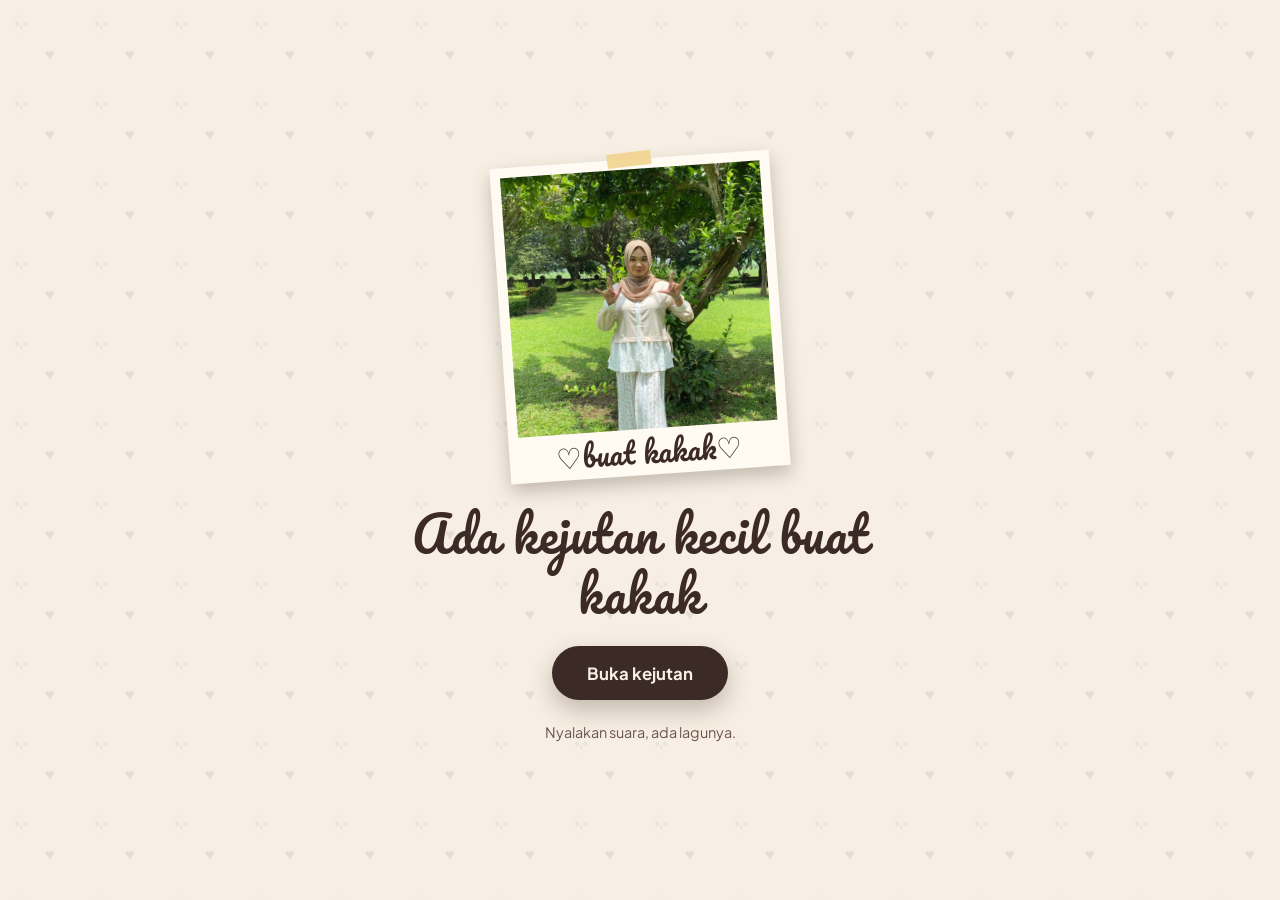
==== commit f6ac326f: "last" ====
--- a/index.html
+++ b/index.html
@@ -15,7 +15,11 @@
 <canvas id="paperRain" class="paper-rain" aria-hidden="true"></canvas>
 
 <section class="cover" id="cover" aria-label="Pembuka">
-  <div class="pol"><img src="assets/foto2.webp" alt="" width="1080" height="1080"><span>♡buat kakak♡</span></div>
+  <!-- 📸 FOTO SAMPUL / COVER (Ganti 'assets/foto2.webp' di bawah ini) -->
+  <div class="pol">
+    <img src="assets/foto7.webp.webp" alt="Foto Sampul" width="1080" height="1080">
+    <span>♡buat kakak♡</span>
+  </div>
   <h1>Ada kejutan kecil buat kakak</h1>
   <button class="open" id="open" type="button">Buka kejutan</button>
   <p>Nyalakan suara, ada lagunya.</p>
@@ -37,7 +41,7 @@
 
 <main class="rain" id="rain" aria-label="Foto kenangan"></main>
 
-<audio id="song" loop preload="auto" src="assets/diri-tulus.mp3"></audio>
+<audio id="song" loop preload="auto" src="assets/SpotiDown.App - Diri - Tulus.mp3"></audio>
 
 <div class="dock" id="dock" hidden>
   <div class="disc" aria-hidden="true"></div>
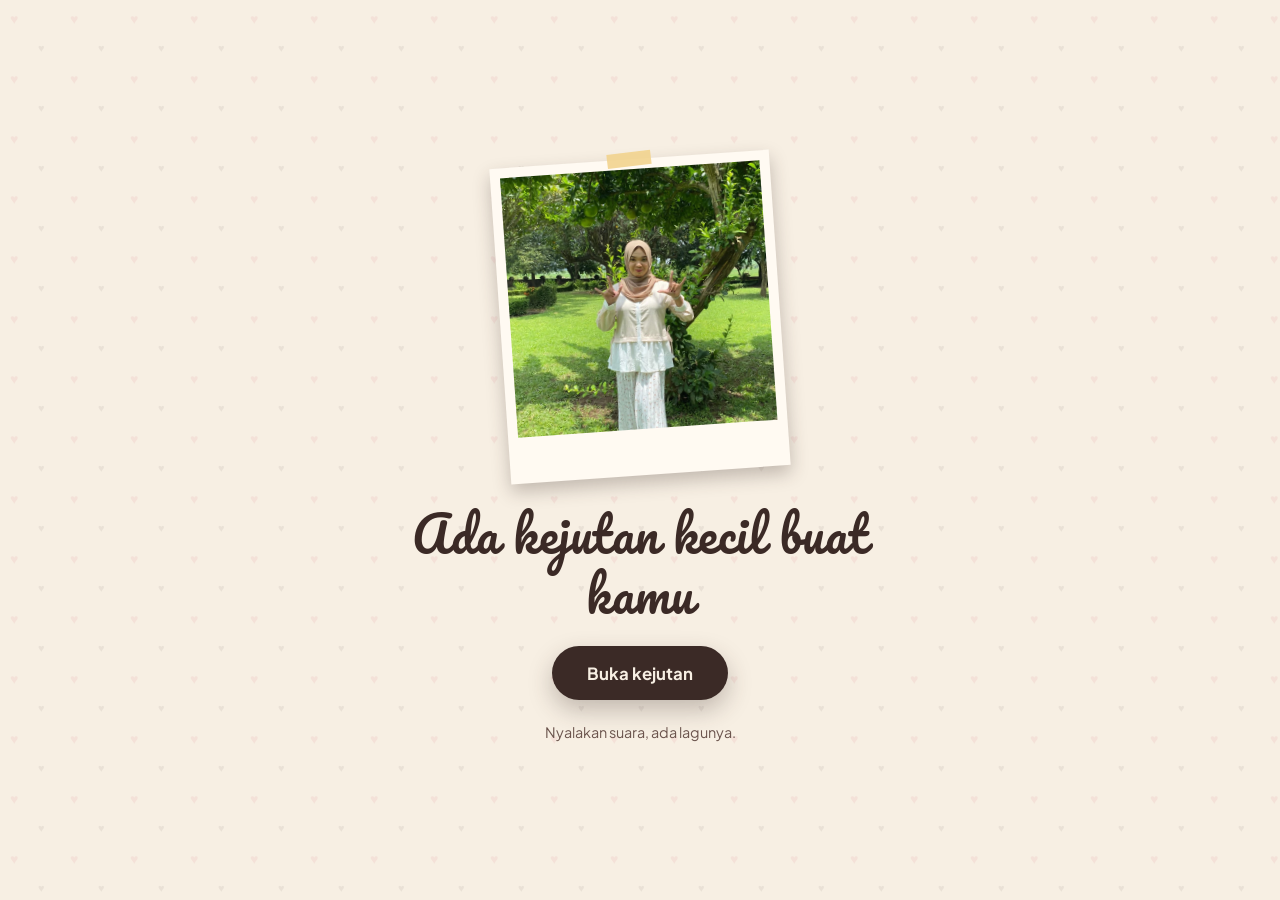
==== commit 54ed1171: "ganti text Updated the greeting text in the cover section." ====
--- a/index.html
+++ b/index.html
@@ -18,9 +18,8 @@
   <!-- 📸 FOTO SAMPUL / COVER (Ganti 'assets/foto2.webp' di bawah ini) -->
   <div class="pol">
     <img src="assets/foto7.webp.webp" alt="Foto Sampul" width="1080" height="1080">
-    <span>♡buat kakak♡</span>
   </div>
-  <h1>Ada kejutan kecil buat kakak</h1>
+  <h1>Ada kejutan kecil buat kamu</h1>
   <button class="open" id="open" type="button">Buka kejutan</button>
   <p>Nyalakan suara, ada lagunya.</p>
 </section>
--- a/styles.css
+++ b/styles.css
@@ -6,7 +6,7 @@
 [hidden]{display:none!important}
 html,body{height:100%;margin:0}
 body{height:100vh;height:100dvh;overflow:hidden;color:var(--ink);font-family:var(--sans);-webkit-tap-highlight-color:transparent;
-background-color:var(--paper);background-image:url("data:image/svg+xml,%3Csvg xmlns='http://www.w3.org/2000/svg' width='80' height='80' viewBox='0 0 80 80'%3E%3Ctext x='10' y='30' font-size='18' opacity='0.07'%3E💀%3C/text%3E%3Ctext x='45' y='60' font-size='16' opacity='0.07'%3E♥%3C/text%3E%3C/svg%3E");background-size:80px 80px;
+background-color:var(--paper);background-image:url("data:image/svg+xml,%3Csvg xmlns='http://www.w3.org/2000/svg' width='60' height='60' viewBox='0 0 60 60'%3E%3Ctext x='10' y='24' font-size='14' fill='%23c63f5b' opacity='0.08'%3E♥%3C/text%3E%3Ctext x='38' y='52' font-size='11' fill='%233b2a26' opacity='0.07'%3E♥%3C/text%3E%3C/svg%3E");background-size:60px 60px;
 display:grid;grid-template-rows:auto 1fr}
 button{font:inherit;color:inherit;cursor:pointer}
 :focus-visible{outline:2px solid var(--rose);outline-offset:3px}
@@ -18,7 +18,7 @@
 
 /* Layar pembuka */
 .cover{position:fixed;inset:0;z-index:50;display:flex;flex-direction:column;align-items:center;justify-content:center;gap:1.4rem;padding:2rem;text-align:center;
-background-color:var(--paper);background-image:url("data:image/svg+xml,%3Csvg xmlns='http://www.w3.org/2000/svg' width='80' height='80' viewBox='0 0 80 80'%3E%3Ctext x='10' y='30' font-size='18' opacity='0.07'%3E💀%3C/text%3E%3Ctext x='45' y='60' font-size='16' opacity='0.07'%3E♥%3C/text%3E%3C/svg%3E");background-size:80px 80px}
+background-color:var(--paper);background-image:url("data:image/svg+xml,%3Csvg xmlns='http://www.w3.org/2000/svg' width='60' height='60' viewBox='0 0 60 60'%3E%3Ctext x='10' y='24' font-size='14' fill='%23c63f5b' opacity='0.08'%3E♥%3C/text%3E%3Ctext x='38' y='52' font-size='11' fill='%233b2a26' opacity='0.07'%3E♥%3C/text%3E%3C/svg%3E");background-size:60px 60px}
 .cover .pol{width:min(62vw,250px);padding:10px 10px 46px;transform:rotate(-4deg)}
 .cover .pol span{position:absolute;left:0;right:0;bottom:8px;font:400 1.8rem/1 var(--script)}
 .cover h1{margin:.4rem 0 0;max-width:12em;font:400 clamp(2.2rem,8.5vw,3rem)/1.25 var(--script);letter-spacing:.01em}
